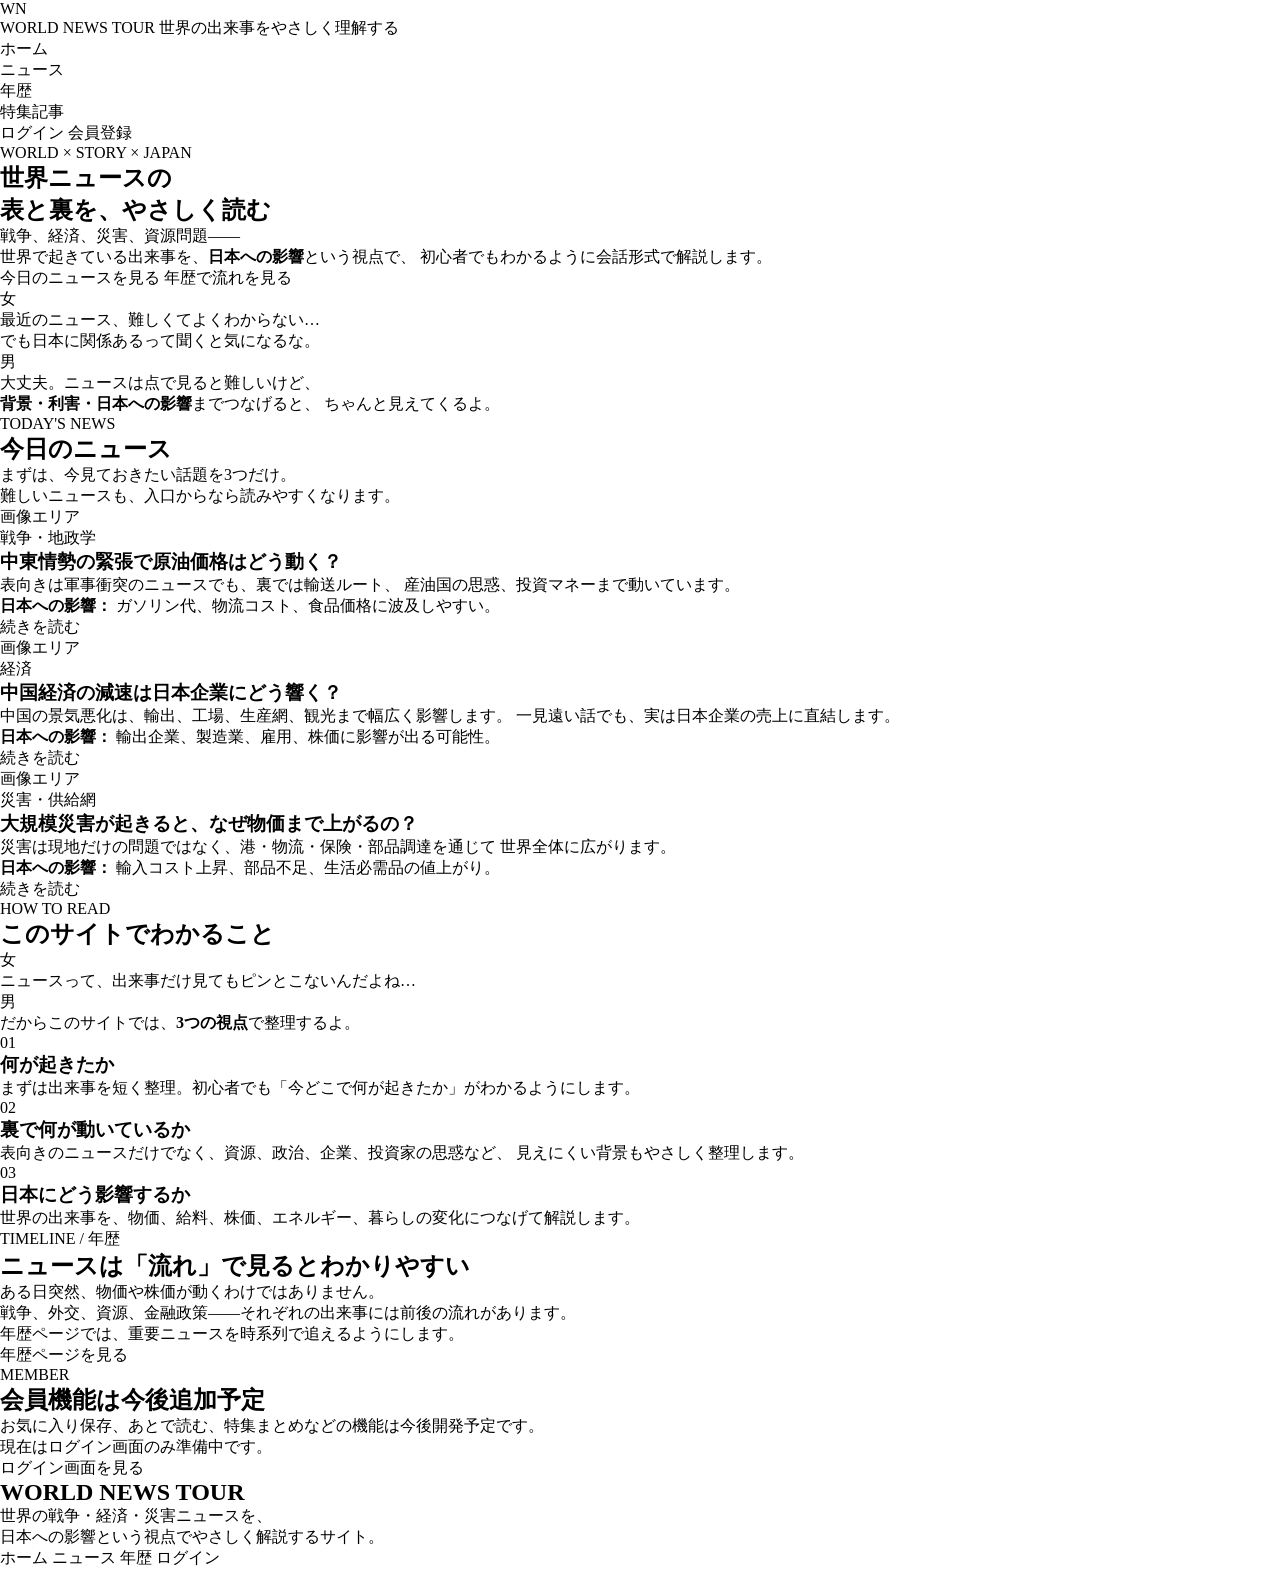
==== index.html @ 1d6ad55d "Add files via upload" ====
<!DOCTYPE html>
<html lang="ja">
<head>
  <meta charset="UTF-8" />
  <meta name="viewport" content="width=device-width, initial-scale=1.0" />
  <title>WORLD NEWS TOUR | 世界の出来事をやさしく理解する</title>
  <meta
    name="description"
    content="世界の戦争・経済・災害ニュースを、日本への影響という視点でやさしく解説するサイト。会話形式で、表と裏をわかりやすく読む。"
  />
  <link rel="stylesheet" href="style.css" />
</head>
<body>

  <!-- =========================
       ヘッダー
       ・左：ロゴ / サイト名
       ・中央：ナビ
       ・右：ログイン導線
       ※ ログイン機能は将来実装予定
  ========================== -->
  <header class="site-header">
    <div class="container header-inner">

      <!-- ロゴエリア -->
      <div class="site-brand">
        <a href="index.html" class="brand-link">
          <span class="brand-mark">WN</span>
          <div class="brand-text">
            <span class="brand-title">WORLD NEWS TOUR</span>
            <span class="brand-subtitle">世界の出来事をやさしく理解する</span>
          </div>
        </a>
      </div>

      <!-- メインナビ -->
      <nav class="main-nav" aria-label="メインナビゲーション">
        <ul class="nav-list">
          <li><a href="index.html">ホーム</a></li>
          <li><a href="news.html">ニュース</a></li>
          <li><a href="history.html">年歴</a></li>
          <li><a href="article.html">特集記事</a></li>
        </ul>
      </nav>

      <!-- 右上ログイン導線 -->
      <div class="header-actions">
        <a href="login.html" class="login-link">ログイン</a>
        <a href="login.html" class="register-button">会員登録</a>
      </div>
    </div>
  </header>

  <main>

    <!-- =========================
         ヒーローエリア
         ・世界観を伝える最重要ブロック
         ・背景画像はCSS側で設定
         ・キャラ会話で「楽しく理解できるサイト」と伝える
    ========================== -->
    <section class="hero">
      <div class="hero-overlay"></div>

      <div class="container hero-inner">
        <!-- 左側：メインコピー -->
        <div class="hero-content">
          <p class="hero-label">WORLD × STORY × JAPAN</p>
          <h1 class="hero-title">
            世界ニュースの<br />
            表と裏を、やさしく読む
          </h1>
          <p class="hero-description">
            戦争、経済、災害、資源問題――<br />
            世界で起きている出来事を、<strong>日本への影響</strong>という視点で、
            初心者でもわかるように会話形式で解説します。
          </p>

          <!-- ヒーロー内ボタン -->
          <div class="hero-buttons">
            <a href="news.html" class="primary-button">今日のニュースを見る</a>
            <a href="history.html" class="secondary-button">年歴で流れを見る</a>
          </div>
        </div>

        <!-- 右側：キャラ会話 -->
        <div class="hero-characters">
          <div class="character-card character-girl">
            <div class="character-avatar">女</div>
            <div class="speech-bubble left-bubble">
              最近のニュース、難しくてよくわからない…<br />
              でも日本に関係あるって聞くと気になるな。
            </div>
          </div>

          <div class="character-card character-boy">
            <div class="character-avatar">男</div>
            <div class="speech-bubble right-bubble">
              大丈夫。ニュースは点で見ると難しいけど、<br />
              <strong>背景・利害・日本への影響</strong>までつなげると、
              ちゃんと見えてくるよ。
            </div>
          </div>
        </div>
      </div>
    </section>

    <!-- =========================
         今日のニュース
         ・トップページ用の入口カード3つ
         ・あとで実データに差し替えしやすい構造
    ========================== -->
    <section class="top-news section-space">
      <div class="container">
        <div class="section-heading">
          <p class="section-subtitle">TODAY'S NEWS</p>
          <h2 class="section-title">今日のニュース</h2>
          <p class="section-text">
            まずは、今見ておきたい話題を3つだけ。<br />
            難しいニュースも、入口からなら読みやすくなります。
          </p>
        </div>

        <div class="news-card-grid">
          <!-- ニュースカード1 -->
          <article class="news-card">
            <div class="news-card-image placeholder-image">
              画像エリア
            </div>
            <div class="news-card-body">
              <p class="news-category">戦争・地政学</p>
              <h3 class="news-card-title">
                中東情勢の緊張で原油価格はどう動く？
              </h3>
              <p class="news-card-text">
                表向きは軍事衝突のニュースでも、裏では輸送ルート、
                産油国の思惑、投資マネーまで動いています。
              </p>
              <p class="news-impact">
                <strong>日本への影響：</strong>
                ガソリン代、物流コスト、食品価格に波及しやすい。
              </p>
              <a href="article.html" class="card-link">続きを読む</a>
            </div>
          </article>

          <!-- ニュースカード2 -->
          <article class="news-card">
            <div class="news-card-image placeholder-image">
              画像エリア
            </div>
            <div class="news-card-body">
              <p class="news-category">経済</p>
              <h3 class="news-card-title">
                中国経済の減速は日本企業にどう響く？
              </h3>
              <p class="news-card-text">
                中国の景気悪化は、輸出、工場、生産網、観光まで幅広く影響します。
                一見遠い話でも、実は日本企業の売上に直結します。
              </p>
              <p class="news-impact">
                <strong>日本への影響：</strong>
                輸出企業、製造業、雇用、株価に影響が出る可能性。
              </p>
              <a href="article.html" class="card-link">続きを読む</a>
            </div>
          </article>

          <!-- ニュースカード3 -->
          <article class="news-card">
            <div class="news-card-image placeholder-image">
              画像エリア
            </div>
            <div class="news-card-body">
              <p class="news-category">災害・供給網</p>
              <h3 class="news-card-title">
                大規模災害が起きると、なぜ物価まで上がるの？
              </h3>
              <p class="news-card-text">
                災害は現地だけの問題ではなく、港・物流・保険・部品調達を通じて
                世界全体に広がります。
              </p>
              <p class="news-impact">
                <strong>日本への影響：</strong>
                輸入コスト上昇、部品不足、生活必需品の値上がり。
              </p>
              <a href="article.html" class="card-link">続きを読む</a>
            </div>
          </article>
        </div>
      </div>
    </section>

    <!-- =========================
         ポイント解説
         ・このサイトの読み方を伝える
         ・会話形式で親しみやすくする
    ========================== -->
    <section class="point-guide section-space">
      <div class="container">
        <div class="section-heading">
          <p class="section-subtitle">HOW TO READ</p>
          <h2 class="section-title">このサイトでわかること</h2>
        </div>

        <div class="point-layout">
          <!-- 左：会話 -->
          <div class="point-conversation">
            <div class="mini-talk">
              <div class="mini-icon">女</div>
              <div class="mini-bubble">
                ニュースって、出来事だけ見てもピンとこないんだよね…
              </div>
            </div>

            <div class="mini-talk reverse">
              <div class="mini-icon">男</div>
              <div class="mini-bubble">
                だからこのサイトでは、<strong>3つの視点</strong>で整理するよ。
              </div>
            </div>
          </div>

          <!-- 右：ポイント3つ -->
          <div class="point-cards">
            <div class="point-card">
              <span class="point-number">01</span>
              <h3>何が起きたか</h3>
              <p>
                まずは出来事を短く整理。初心者でも「今どこで何が起きたか」がわかるようにします。
              </p>
            </div>

            <div class="point-card">
              <span class="point-number">02</span>
              <h3>裏で何が動いているか</h3>
              <p>
                表向きのニュースだけでなく、資源、政治、企業、投資家の思惑など、
                見えにくい背景もやさしく整理します。
              </p>
            </div>

            <div class="point-card">
              <span class="point-number">03</span>
              <h3>日本にどう影響するか</h3>
              <p>
                世界の出来事を、物価、給料、株価、エネルギー、暮らしの変化につなげて解説します。
              </p>
            </div>
          </div>
        </div>
      </div>
    </section>

    <!-- =========================
         年歴ページ導線
         ・単発ニュースではなく流れで理解させるための入口
    ========================== -->
    <section class="history-lead section-space">
      <div class="container">
        <div class="history-box">
          <div class="history-text">
            <p class="section-subtitle">TIMELINE / 年歴</p>
            <h2 class="section-title">ニュースは「流れ」で見るとわかりやすい</h2>
            <p class="section-text">
              ある日突然、物価や株価が動くわけではありません。<br />
              戦争、外交、資源、金融政策――それぞれの出来事には前後の流れがあります。<br />
              年歴ページでは、重要ニュースを時系列で追えるようにします。
            </p>
          </div>

          <div class="history-action">
            <a href="history.html" class="primary-button">年歴ページを見る</a>
          </div>
        </div>
      </div>
    </section>

    <!-- =========================
         会員機能の予告
         ・今は準備中
         ・将来の開発を見せるためのUI
    ========================== -->
    <section class="member-preview section-space">
      <div class="container">
        <div class="member-box">
          <p class="section-subtitle">MEMBER</p>
          <h2 class="section-title">会員機能は今後追加予定</h2>
          <p class="section-text">
            お気に入り保存、あとで読む、特集まとめなどの機能は今後開発予定です。<br />
            現在はログイン画面のみ準備中です。
          </p>
          <a href="login.html" class="secondary-button">ログイン画面を見る</a>
        </div>
      </div>
    </section>

  </main>

  <!-- =========================
       フッター
       ・最低限のリンクと説明
  ========================== -->
  <footer class="site-footer">
    <div class="container footer-inner">
      <div class="footer-brand">
        <h2>WORLD NEWS TOUR</h2>
        <p>
          世界の戦争・経済・災害ニュースを、<br />
          日本への影響という視点でやさしく解説するサイト。
        </p>
      </div>

      <div class="footer-links">
        <a href="index.html">ホーム</a>
        <a href="news.html">ニュース</a>
        <a href="history.html">年歴</a>
        <a href="login.html">ログイン</a>
      </div>
    </div>
  </footer>

</body>
</html>
---- style.css ----
/* ========================================
   リセットCSS（必須）
======================================== */
*,
*::before,
*::after {
  box-sizing: border-box;
}

html {
  scroll-behavior: smooth;
  -webkit-text-size-adjust: 100%;
}

body,
h1,
h2,
h3,
h4,
h5,
h6,
p,
ul,
ol,
li,
dl,
dt,
dd,
figure,
blockquote {
  margin: 0;
  padding: 0;
}

ul,
ol {
  list-style: none;
}

body {
  min-height: 100vh;
}

img {
  display: block;
  max-width: 100%;
  height: auto;
}

a {
  color: inherit;
  text-decoration: none;
}

button,
input,
textarea,
select {
  font: inherit;
}

button {
  border: none;
  background: none;
  cursor: pointer;
}

table {
  border-collapse: collapse;
}

/* ========================================
   リセットCSS
   ・ブラウザごとの差を減らす
   ・今後ページを増やしても崩れにくくする
======================================== */
*,
*::before,
*::after {
  box-sizing: border-box;
}

html {
  scroll-behavior: smooth;
  -webkit-text-size-adjust: 100%;
}

body,
h1,
h2,
h3,
h4,
h5,
h6,
p,
ul,
ol,
li,
dl,
dt,
dd,
figure,
blockquote {
  margin: 0;
  padding: 0;
}

ul,
ol {
  list-style: none;
}

body {
  min-height: 100vh;
  text-rendering: optimizeLegibility;
}

img,
picture {
  display: block;
  max-width: 100%;
  height: auto;
}

a {
  color: inherit;
  text-decoration: none;
}

button,
input,
textarea,
select {
  font: inherit;
}

button {
  border: none;
  background: none;
  padding: 0;
  cursor: pointer;
}

table {
  border-collapse: collapse;
  border-spacing: 0;
}
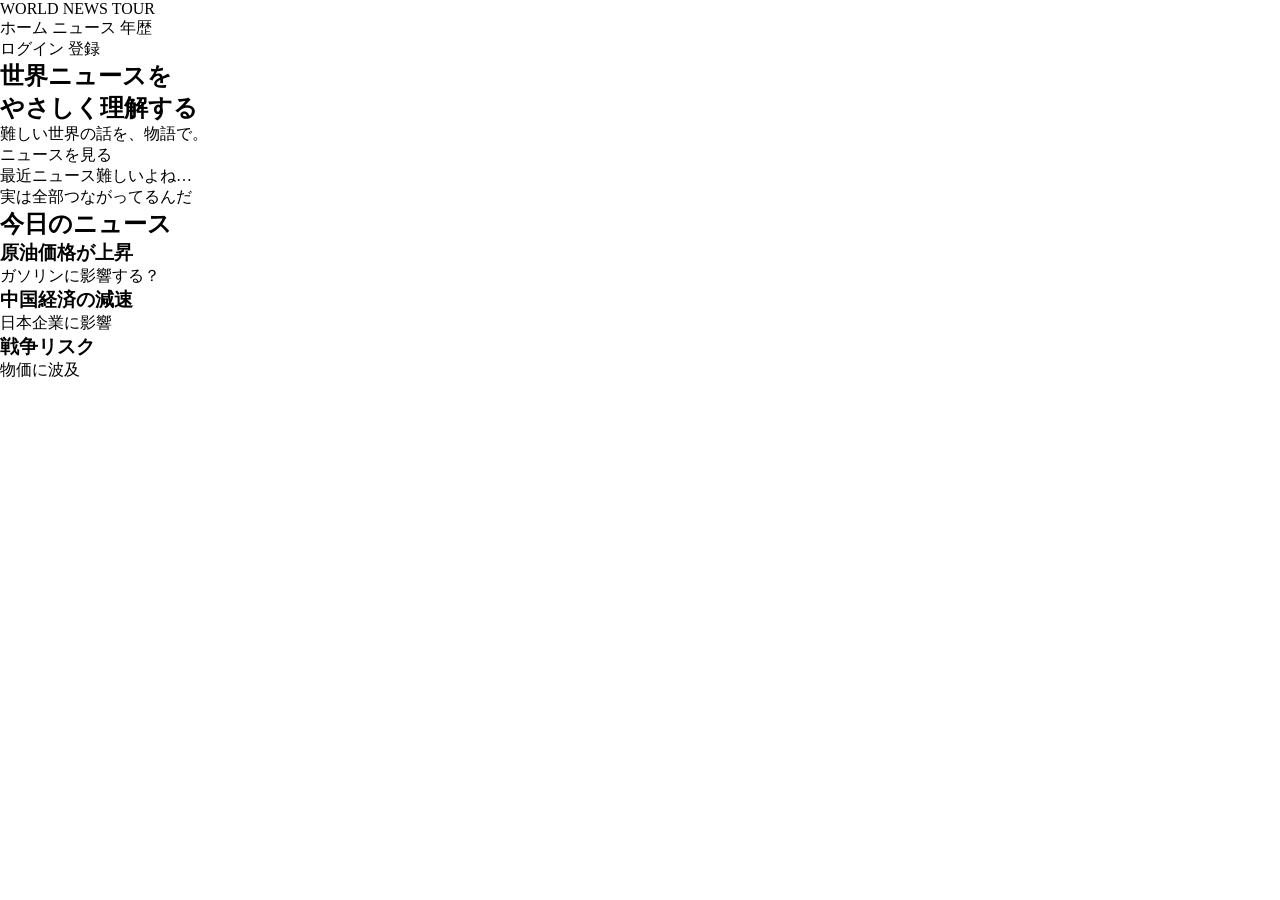
==== commit 1bdc943a: "Update index.html" ====
--- a/index.html
+++ b/index.html
@@ -3,322 +3,83 @@
 <head>
   <meta charset="UTF-8" />
   <meta name="viewport" content="width=device-width, initial-scale=1.0" />
-  <title>WORLD NEWS TOUR | 世界の出来事をやさしく理解する</title>
-  <meta
-    name="description"
-    content="世界の戦争・経済・災害ニュースを、日本への影響という視点でやさしく解説するサイト。会話形式で、表と裏をわかりやすく読む。"
-  />
-  <link rel="stylesheet" href="style.css" />
+  <title>WORLD NEWS TOUR</title>
+
+  <!-- キャッシュ対策付き -->
+  <link rel="stylesheet" href="style.css?v=2" />
 </head>
+
 <body>
 
-  <!-- =========================
-       ヘッダー
-       ・左：ロゴ / サイト名
-       ・中央：ナビ
-       ・右：ログイン導線
-       ※ ログイン機能は将来実装予定
-  ========================== -->
-  <header class="site-header">
-    <div class="container header-inner">
+<header class="header">
+  <div class="container header-inner">
 
-      <!-- ロゴエリア -->
-      <div class="site-brand">
-        <a href="index.html" class="brand-link">
-          <span class="brand-mark">WN</span>
-          <div class="brand-text">
-            <span class="brand-title">WORLD NEWS TOUR</span>
-            <span class="brand-subtitle">世界の出来事をやさしく理解する</span>
-          </div>
-        </a>
-      </div>
+    <div class="logo">
+      WORLD NEWS TOUR
+    </div>
 
-      <!-- メインナビ -->
-      <nav class="main-nav" aria-label="メインナビゲーション">
-        <ul class="nav-list">
-          <li><a href="index.html">ホーム</a></li>
-          <li><a href="news.html">ニュース</a></li>
-          <li><a href="history.html">年歴</a></li>
-          <li><a href="article.html">特集記事</a></li>
-        </ul>
-      </nav>
+    <nav class="nav">
+      <a href="#">ホーム</a>
+      <a href="#">ニュース</a>
+      <a href="#">年歴</a>
+    </nav>
 
-      <!-- 右上ログイン導線 -->
-      <div class="header-actions">
-        <a href="login.html" class="login-link">ログイン</a>
-        <a href="login.html" class="register-button">会員登録</a>
-      </div>
+    <div class="auth">
+      <a href="#">ログイン</a>
+      <a href="#" class="btn">登録</a>
     </div>
-  </header>
 
-  <main>
+  </div>
+</header>
 
-    <!-- =========================
-         ヒーローエリア
-         ・世界観を伝える最重要ブロック
-         ・背景画像はCSS側で設定
-         ・キャラ会話で「楽しく理解できるサイト」と伝える
-    ========================== -->
-    <section class="hero">
-      <div class="hero-overlay"></div>
+<section class="hero">
+  <div class="hero-inner container">
 
-      <div class="container hero-inner">
-        <!-- 左側：メインコピー -->
-        <div class="hero-content">
-          <p class="hero-label">WORLD × STORY × JAPAN</p>
-          <h1 class="hero-title">
-            世界ニュースの<br />
-            表と裏を、やさしく読む
-          </h1>
-          <p class="hero-description">
-            戦争、経済、災害、資源問題――<br />
-            世界で起きている出来事を、<strong>日本への影響</strong>という視点で、
-            初心者でもわかるように会話形式で解説します。
-          </p>
+    <div class="hero-text">
+      <h1>世界ニュースを<br>やさしく理解する</h1>
+      <p>難しい世界の話を、物語で。</p>
+      <a class="main-btn">ニュースを見る</a>
+    </div>
 
-          <!-- ヒーロー内ボタン -->
-          <div class="hero-buttons">
-            <a href="news.html" class="primary-button">今日のニュースを見る</a>
-            <a href="history.html" class="secondary-button">年歴で流れを見る</a>
-          </div>
-        </div>
+    <div class="hero-img boy"></div>
+    <div class="hero-img girl"></div>
 
-        <!-- 右側：キャラ会話 -->
-        <div class="hero-characters">
-          <div class="character-card character-girl">
-            <div class="character-avatar">女</div>
-            <div class="speech-bubble left-bubble">
-              最近のニュース、難しくてよくわからない…<br />
-              でも日本に関係あるって聞くと気になるな。
-            </div>
-          </div>
+    <div class="bubble left">
+      最近ニュース難しいよね…
+    </div>
 
-          <div class="character-card character-boy">
-            <div class="character-avatar">男</div>
-            <div class="speech-bubble right-bubble">
-              大丈夫。ニュースは点で見ると難しいけど、<br />
-              <strong>背景・利害・日本への影響</strong>までつなげると、
-              ちゃんと見えてくるよ。
-            </div>
-          </div>
-        </div>
-      </div>
-    </section>
+    <div class="bubble right">
+      実は全部つながってるんだ
+    </div>
 
-    <!-- =========================
-         今日のニュース
-         ・トップページ用の入口カード3つ
-         ・あとで実データに差し替えしやすい構造
-    ========================== -->
-    <section class="top-news section-space">
-      <div class="container">
-        <div class="section-heading">
-          <p class="section-subtitle">TODAY'S NEWS</p>
-          <h2 class="section-title">今日のニュース</h2>
-          <p class="section-text">
-            まずは、今見ておきたい話題を3つだけ。<br />
-            難しいニュースも、入口からなら読みやすくなります。
-          </p>
-        </div>
+  </div>
+</section>
 
-        <div class="news-card-grid">
-          <!-- ニュースカード1 -->
-          <article class="news-card">
-            <div class="news-card-image placeholder-image">
-              画像エリア
-            </div>
-            <div class="news-card-body">
-              <p class="news-category">戦争・地政学</p>
-              <h3 class="news-card-title">
-                中東情勢の緊張で原油価格はどう動く？
-              </h3>
-              <p class="news-card-text">
-                表向きは軍事衝突のニュースでも、裏では輸送ルート、
-                産油国の思惑、投資マネーまで動いています。
-              </p>
-              <p class="news-impact">
-                <strong>日本への影響：</strong>
-                ガソリン代、物流コスト、食品価格に波及しやすい。
-              </p>
-              <a href="article.html" class="card-link">続きを読む</a>
-            </div>
-          </article>
+<section class="news container">
+  <h2>今日のニュース</h2>
 
-          <!-- ニュースカード2 -->
-          <article class="news-card">
-            <div class="news-card-image placeholder-image">
-              画像エリア
-            </div>
-            <div class="news-card-body">
-              <p class="news-category">経済</p>
-              <h3 class="news-card-title">
-                中国経済の減速は日本企業にどう響く？
-              </h3>
-              <p class="news-card-text">
-                中国の景気悪化は、輸出、工場、生産網、観光まで幅広く影響します。
-                一見遠い話でも、実は日本企業の売上に直結します。
-              </p>
-              <p class="news-impact">
-                <strong>日本への影響：</strong>
-                輸出企業、製造業、雇用、株価に影響が出る可能性。
-              </p>
-              <a href="article.html" class="card-link">続きを読む</a>
-            </div>
-          </article>
+  <div class="cards">
 
-          <!-- ニュースカード3 -->
-          <article class="news-card">
-            <div class="news-card-image placeholder-image">
-              画像エリア
-            </div>
-            <div class="news-card-body">
-              <p class="news-category">災害・供給網</p>
-              <h3 class="news-card-title">
-                大規模災害が起きると、なぜ物価まで上がるの？
-              </h3>
-              <p class="news-card-text">
-                災害は現地だけの問題ではなく、港・物流・保険・部品調達を通じて
-                世界全体に広がります。
-              </p>
-              <p class="news-impact">
-                <strong>日本への影響：</strong>
-                輸入コスト上昇、部品不足、生活必需品の値上がり。
-              </p>
-              <a href="article.html" class="card-link">続きを読む</a>
-            </div>
-          </article>
-        </div>
-      </div>
-    </section>
+    <div class="card">
+      <div class="img"></div>
+      <h3>原油価格が上昇</h3>
+      <p>ガソリンに影響する？</p>
+    </div>
 
-    <!-- =========================
-         ポイント解説
-         ・このサイトの読み方を伝える
-         ・会話形式で親しみやすくする
-    ========================== -->
-    <section class="point-guide section-space">
-      <div class="container">
-        <div class="section-heading">
-          <p class="section-subtitle">HOW TO READ</p>
-          <h2 class="section-title">このサイトでわかること</h2>
-        </div>
+    <div class="card">
+      <div class="img"></div>
+      <h3>中国経済の減速</h3>
+      <p>日本企業に影響</p>
+    </div>
 
-        <div class="point-layout">
-          <!-- 左：会話 -->
-          <div class="point-conversation">
-            <div class="mini-talk">
-              <div class="mini-icon">女</div>
-              <div class="mini-bubble">
-                ニュースって、出来事だけ見てもピンとこないんだよね…
-              </div>
-            </div>
+    <div class="card">
+      <div class="img"></div>
+      <h3>戦争リスク</h3>
+      <p>物価に波及</p>
+    </div>
 
-            <div class="mini-talk reverse">
-              <div class="mini-icon">男</div>
-              <div class="mini-bubble">
-                だからこのサイトでは、<strong>3つの視点</strong>で整理するよ。
-              </div>
-            </div>
-          </div>
-
-          <!-- 右：ポイント3つ -->
-          <div class="point-cards">
-            <div class="point-card">
-              <span class="point-number">01</span>
-              <h3>何が起きたか</h3>
-              <p>
-                まずは出来事を短く整理。初心者でも「今どこで何が起きたか」がわかるようにします。
-              </p>
-            </div>
-
-            <div class="point-card">
-              <span class="point-number">02</span>
-              <h3>裏で何が動いているか</h3>
-              <p>
-                表向きのニュースだけでなく、資源、政治、企業、投資家の思惑など、
-                見えにくい背景もやさしく整理します。
-              </p>
-            </div>
-
-            <div class="point-card">
-              <span class="point-number">03</span>
-              <h3>日本にどう影響するか</h3>
-              <p>
-                世界の出来事を、物価、給料、株価、エネルギー、暮らしの変化につなげて解説します。
-              </p>
-            </div>
-          </div>
-        </div>
-      </div>
-    </section>
-
-    <!-- =========================
-         年歴ページ導線
-         ・単発ニュースではなく流れで理解させるための入口
-    ========================== -->
-    <section class="history-lead section-space">
-      <div class="container">
-        <div class="history-box">
-          <div class="history-text">
-            <p class="section-subtitle">TIMELINE / 年歴</p>
-            <h2 class="section-title">ニュースは「流れ」で見るとわかりやすい</h2>
-            <p class="section-text">
-              ある日突然、物価や株価が動くわけではありません。<br />
-              戦争、外交、資源、金融政策――それぞれの出来事には前後の流れがあります。<br />
-              年歴ページでは、重要ニュースを時系列で追えるようにします。
-            </p>
-          </div>
-
-          <div class="history-action">
-            <a href="history.html" class="primary-button">年歴ページを見る</a>
-          </div>
-        </div>
-      </div>
-    </section>
-
-    <!-- =========================
-         会員機能の予告
-         ・今は準備中
-         ・将来の開発を見せるためのUI
-    ========================== -->
-    <section class="member-preview section-space">
-      <div class="container">
-        <div class="member-box">
-          <p class="section-subtitle">MEMBER</p>
-          <h2 class="section-title">会員機能は今後追加予定</h2>
-          <p class="section-text">
-            お気に入り保存、あとで読む、特集まとめなどの機能は今後開発予定です。<br />
-            現在はログイン画面のみ準備中です。
-          </p>
-          <a href="login.html" class="secondary-button">ログイン画面を見る</a>
-        </div>
-      </div>
-    </section>
-
-  </main>
-
-  <!-- =========================
-       フッター
-       ・最低限のリンクと説明
-  ========================== -->
-  <footer class="site-footer">
-    <div class="container footer-inner">
-      <div class="footer-brand">
-        <h2>WORLD NEWS TOUR</h2>
-        <p>
-          世界の戦争・経済・災害ニュースを、<br />
-          日本への影響という視点でやさしく解説するサイト。
-        </p>
-      </div>
-
-      <div class="footer-links">
-        <a href="index.html">ホーム</a>
-        <a href="news.html">ニュース</a>
-        <a href="history.html">年歴</a>
-        <a href="login.html">ログイン</a>
-      </div>
-    </div>
-  </footer>
+  </div>
+</section>
 
 </body>
-</html>+</html>
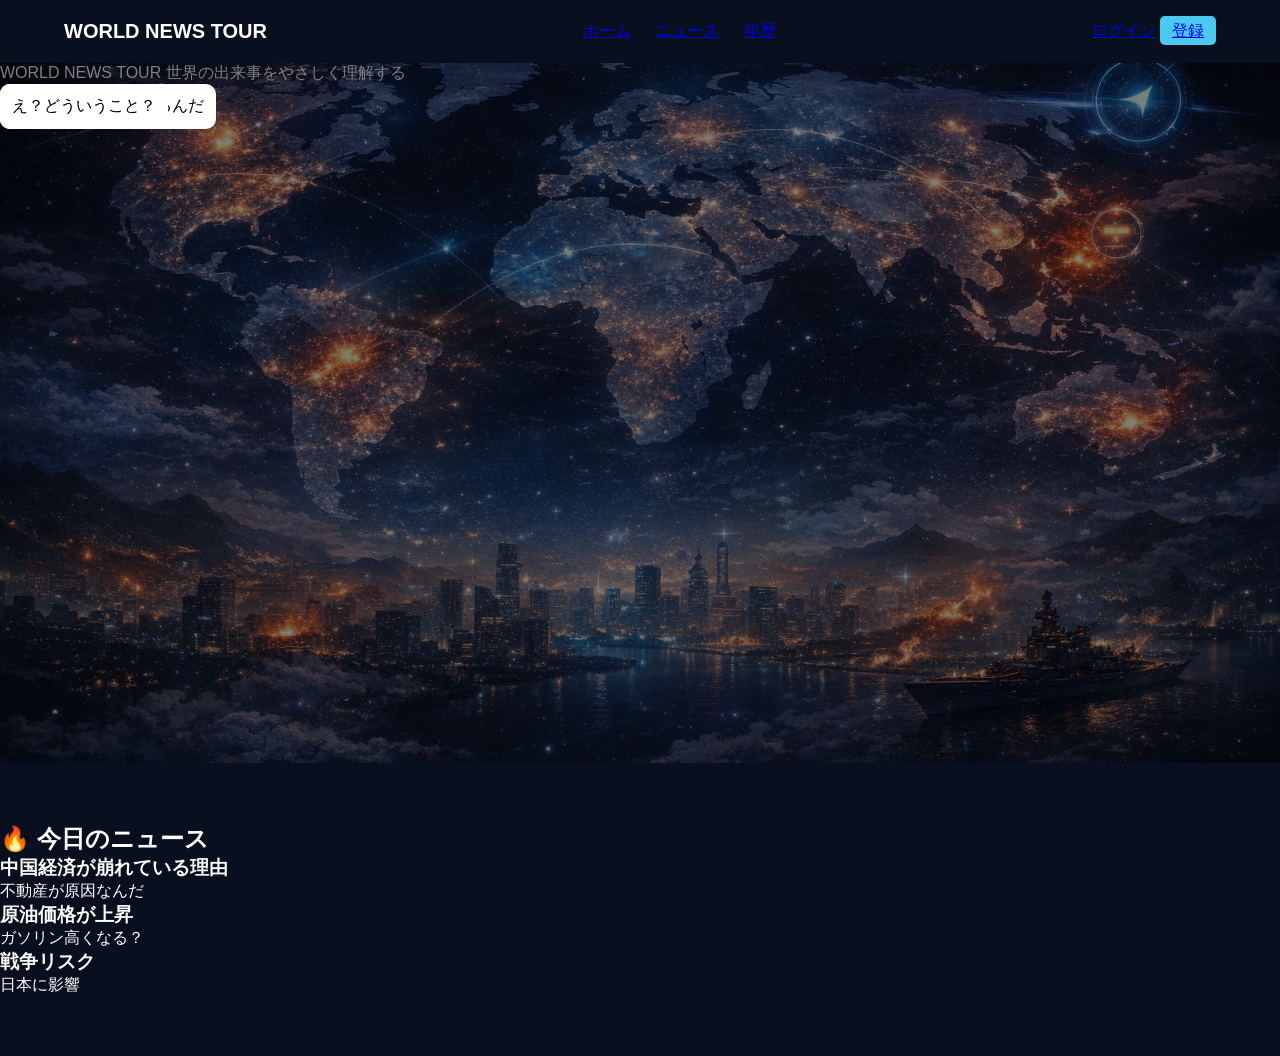
==== commit 5e26eeb4: "Update index.html" ====
--- a/index.html
+++ b/index.html
@@ -1,16 +1,20 @@
 <!DOCTYPE html>
 <html lang="ja">
 <head>
-  <meta charset="UTF-8" />
-  <meta name="viewport" content="width=device-width, initial-scale=1.0" />
+  <meta charset="UTF-8">
+  <meta name="viewport" content="width=device-width, initial-scale=1.0">
   <title>WORLD NEWS TOUR</title>
 
-  <!-- キャッシュ対策付き -->
-  <link rel="stylesheet" href="style.css?v=2" />
+  <!-- キャッシュ対策 -->
+  <link rel="stylesheet" href="style.css?v=3">
 </head>
 
 <body>
 
+<!-- ========================
+  ヘッダー
+  ※右上ログインここ
+======================== -->
 <header class="header">
   <div class="container header-inner">
 
@@ -32,53 +36,70 @@
   </div>
 </header>
 
+<!-- ========================
+  ヒーロー（最重要）
+======================== -->
 <section class="hero">
-  <div class="hero-inner container">
 
-    <div class="hero-text">
-      <h1>世界ニュースを<br>やさしく理解する</h1>
-      <p>難しい世界の話を、物語で。</p>
-      <a class="main-btn">ニュースを見る</a>
+  <!-- タイトル -->
+  <div class="hero-title">
+    WORLD NEWS TOUR
+    <span>世界の出来事をやさしく理解する</span>
+  </div>
+
+  <!-- キャラ -->
+  <div class="character boy"></div>
+  <div class="character girl"></div>
+
+  <!-- 吹き出し -->
+  <div class="bubble bubble-left">
+    最近ニュースが難しいね
+  </div>
+
+  <div class="bubble bubble-center">
+    実は全部つながってるんだ
+  </div>
+
+  <div class="bubble bubble-right">
+    え？どういうこと？
+  </div>
+
+  <!-- ボタン -->
+  <div class="hero-btn">
+    世界のニュースを見る →
+  </div>
+
+</section>
+
+<!-- ========================
+  今日のニュース
+======================== -->
+<section class="news">
+
+  <h2>🔥 今日のニュース</h2>
+
+  <div class="news-cards">
+
+    <div class="news-card">
+      <div class="news-img"></div>
+      <h3>中国経済が崩れている理由</h3>
+      <p>不動産が原因なんだ</p>
     </div>
 
-    <div class="hero-img boy"></div>
-    <div class="hero-img girl"></div>
-
-    <div class="bubble left">
-      最近ニュース難しいよね…
+    <div class="news-card">
+      <div class="news-img"></div>
+      <h3>原油価格が上昇</h3>
+      <p>ガソリン高くなる？</p>
     </div>
 
-    <div class="bubble right">
-      実は全部つながってるんだ
+    <div class="news-card">
+      <div class="news-img"></div>
+      <h3>戦争リスク</h3>
+      <p>日本に影響</p>
     </div>
 
   </div>
-</section>
 
-<section class="news container">
-  <h2>今日のニュース</h2>
-
-  <div class="cards">
-
-    <div class="card">
-      <div class="img"></div>
-      <h3>原油価格が上昇</h3>
-      <p>ガソリンに影響する？</p>
-    </div>
-
-    <div class="card">
-      <div class="img"></div>
-      <h3>中国経済の減速</h3>
-      <p>日本企業に影響</p>
-    </div>
-
-    <div class="card">
-      <div class="img"></div>
-      <h3>戦争リスク</h3>
-      <p>物価に波及</p>
-    </div>
-
-  </div>
 </section>
 
 </body>
--- a/style.css
+++ b/style.css
@@ -1,147 +1,177 @@
 /* ========================================
-   リセットCSS（必須）
+   【最重要】ここは絶対消さない
+   → 全体のズレ防止（リセット）
 ======================================== */
-*,
-*::before,
-*::after {
+* {
+  margin: 0;
+  padding: 0;
   box-sizing: border-box;
 }
 
-html {
-  scroll-behavior: smooth;
-  -webkit-text-size-adjust: 100%;
-}
-
-body,
-h1,
-h2,
-h3,
-h4,
-h5,
-h6,
-p,
-ul,
-ol,
-li,
-dl,
-dt,
-dd,
-figure,
-blockquote {
-  margin: 0;
-  padding: 0;
-}
-
-ul,
-ol {
-  list-style: none;
-}
-
+/* ========================================
+   サイト全体の色・フォント
+   → 色を変えたいときはここを触る
+======================================== */
 body {
-  min-height: 100vh;
-}
-
-img {
-  display: block;
-  max-width: 100%;
-  height: auto;
-}
-
-a {
-  color: inherit;
-  text-decoration: none;
-}
-
-button,
-input,
-textarea,
-select {
-  font: inherit;
-}
-
-button {
-  border: none;
-  background: none;
-  cursor: pointer;
-}
-
-table {
-  border-collapse: collapse;
+  background: #08101f; /* ← 背景色 */
+  color: white;
+  font-family: "Hiragino Sans", "Yu Gothic", sans-serif;
 }
 
 /* ========================================
-   リセットCSS
-   ・ブラウザごとの差を減らす
-   ・今後ページを増やしても崩れにくくする
+   横幅の制御
+   → 中央寄せの幅を決める
 ======================================== */
-*,
-*::before,
-*::after {
-  box-sizing: border-box;
+.container {
+  width: 90%;
+  max-width: 1200px;
+  margin: auto;
 }
 
-html {
-  scroll-behavior: smooth;
-  -webkit-text-size-adjust: 100%;
+/* ========================================
+   ヘッダー
+======================================== */
+.header {
+  padding: 20px 0;
 }
 
-body,
-h1,
-h2,
-h3,
-h4,
-h5,
-h6,
-p,
-ul,
-ol,
-li,
-dl,
-dt,
-dd,
-figure,
-blockquote {
-  margin: 0;
-  padding: 0;
+.header-inner {
+  display: flex;
+  justify-content: space-between;
+  align-items: center;
 }
 
-ul,
-ol {
-  list-style: none;
+/* ロゴ */
+.logo {
+  font-weight: bold;
+  font-size: 20px;
 }
 
-body {
-  min-height: 100vh;
-  text-rendering: optimizeLegibility;
+/* ナビ */
+.nav a {
+  margin: 0 10px;
 }
 
-img,
-picture {
-  display: block;
-  max-width: 100%;
-  height: auto;
+/* ログイン */
+.auth .btn {
+  background: #4cc9f0;
+  padding: 6px 12px;
+  border-radius: 5px;
 }
 
-a {
-  color: inherit;
-  text-decoration: none;
+/* ========================================
+   ヒーロー（ここが一番重要）
+======================================== */
+.hero {
+  position: relative;
+  height: 700px;
+
+  /* 背景画像（ここ差し替えOK） */
+  background: url("./images/hero-bg.png") center/cover;
 }
 
-button,
-input,
-textarea,
-select {
-  font: inherit;
+/* 暗くするフィルター */
+.hero::before {
+  content: "";
+  position: absolute;
+  inset: 0;
+  background: rgba(0,0,0,0.5);
 }
 
-button {
-  border: none;
-  background: none;
-  padding: 0;
-  cursor: pointer;
+/* テキスト */
+.hero-text {
+  position: relative;
+  z-index: 2;
+  padding-top: 150px;
 }
 
-table {
-  border-collapse: collapse;
-  border-spacing: 0;
-}+/* タイトル */
+.hero h1 {
+  font-size: 48px;
+  margin-bottom: 10px;
+}
+
+/* ボタン */
+.main-btn {
+  display: inline-block;
+  margin-top: 20px;
+  background: #4cc9f0;
+  padding: 12px 25px;
+  border-radius: 25px;
+}
+
+/* ========================================
+   キャラクター画像
+   → 位置を変えたいときはここ
+======================================== */
+.hero-img {
+  position: absolute;
+  bottom: 0;
+  width: 350px;
+  height: 500px;
+  background-size: contain;
+  background-repeat: no-repeat;
+}
+
+/* 男 */
+.boy {
+  right: 0;
+  background-image: url("./images/taka.png");
+}
+
+/* 女 */
+.girl {
+  left: 0;
+  background-image: url("./images/yui.png");
+}
+
+/* ========================================
+   吹き出し
+   → 位置調整ここ
+======================================== */
+.bubble {
+  position: absolute;
+  background: white;
+  color: black;
+  padding: 12px;
+  border-radius: 10px;
+}
+
+/* 左 */
+.left {
+  left: 120px;
+  top: 120px;
+}
+
+/* 右 */
+.right {
+  right: 120px;
+  top: 100px;
+}
+
+/* ========================================
+   ニュースカード
+======================================== */
+.news {
+  padding: 60px 0;
+}
+
+.cards {
+  display: flex;
+  gap: 20px;
+}
+
+/* カード */
+.card {
+  background: #111a33;
+  padding: 20px;
+  flex: 1;
+  border-radius: 10px;
+}
+
+/* 画像（あとで差し替え） */
+.img {
+  height: 150px;
+  background: #333;
+  margin-bottom: 10px;
+}
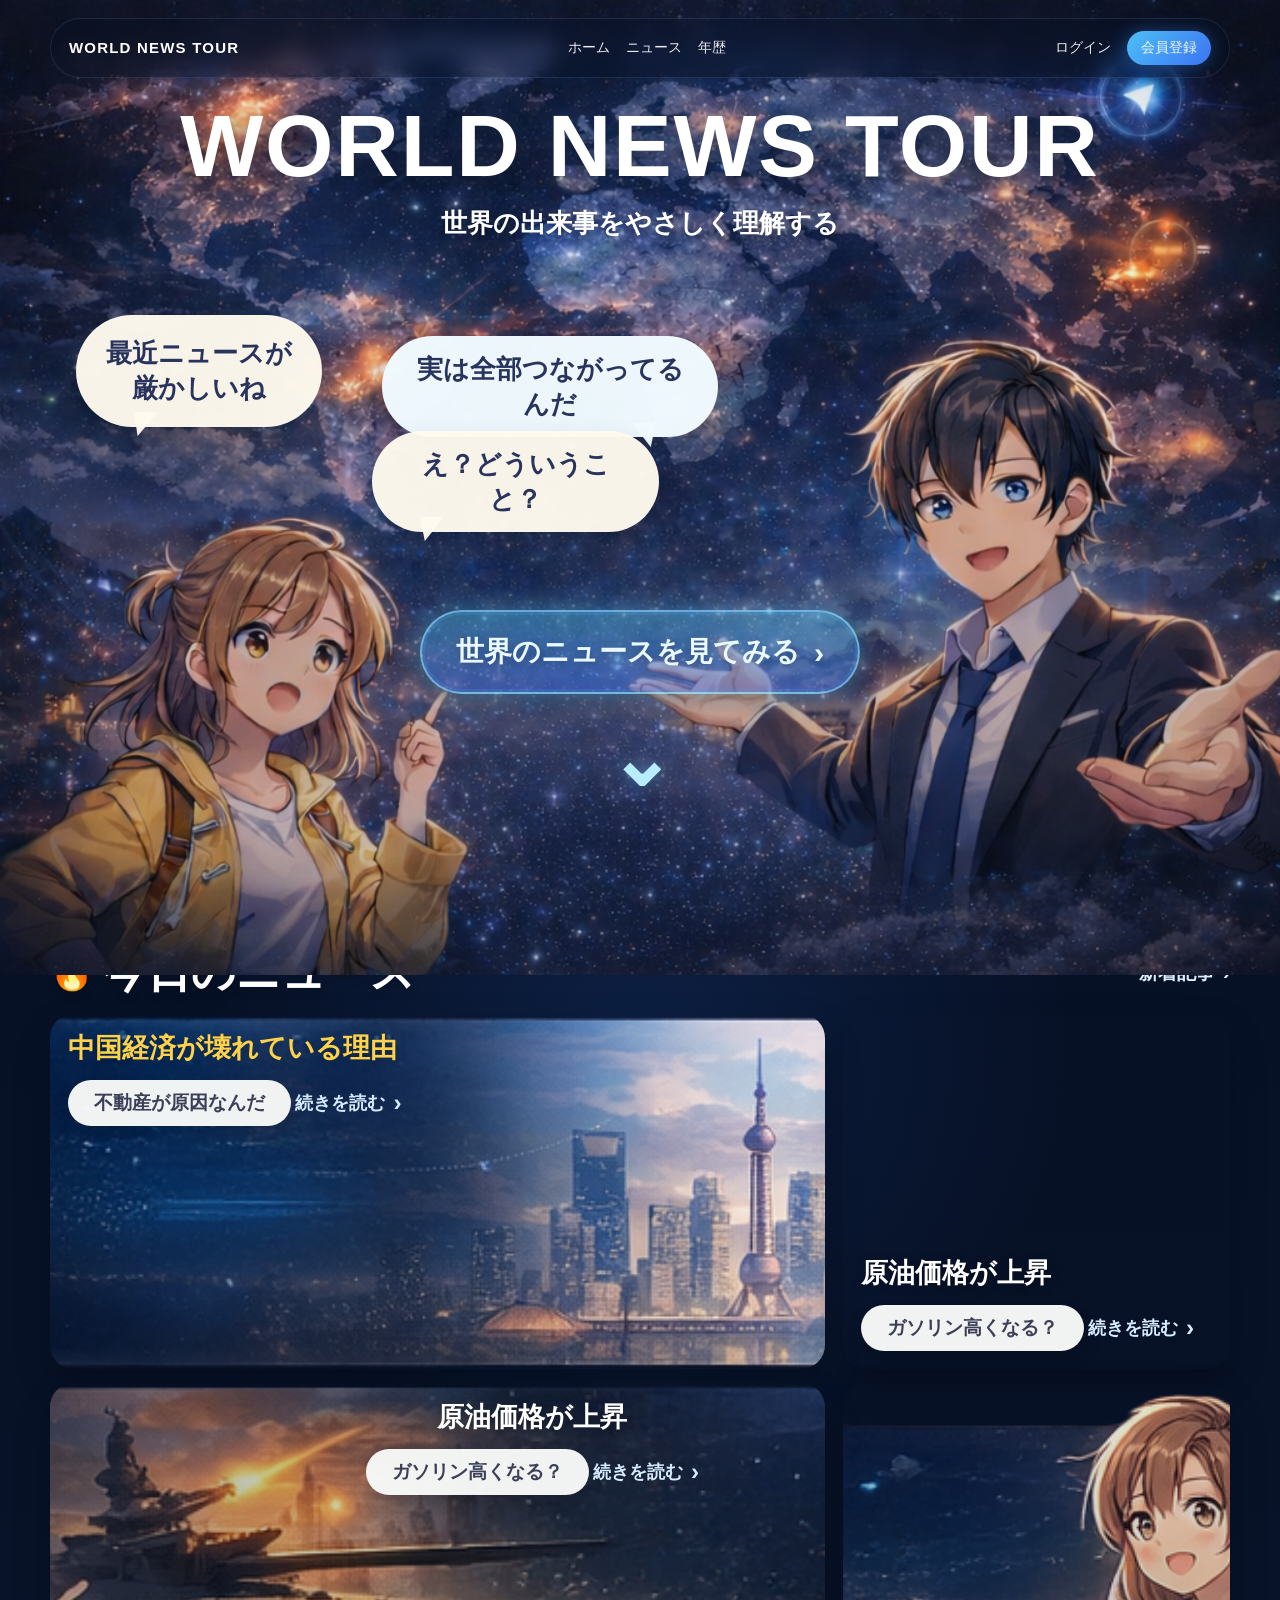
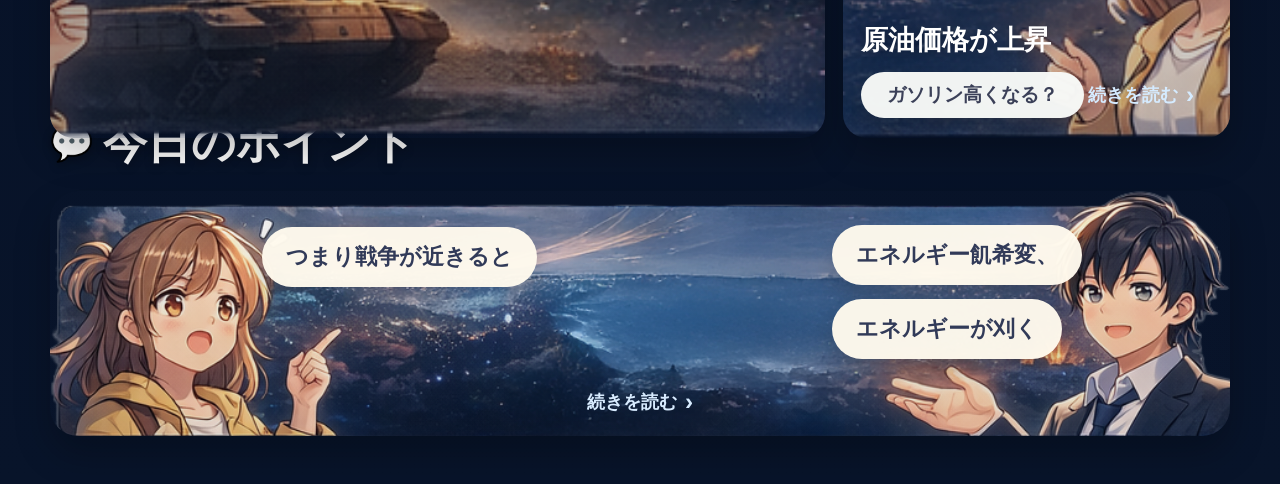
==== commit bde11b3b: "Add files via upload" ====
--- a/index.html
+++ b/index.html
@@ -1,106 +1,153 @@
-<!DOCTYPE html>
-<html lang="ja">
-<head>
-  <meta charset="UTF-8">
-  <meta name="viewport" content="width=device-width, initial-scale=1.0">
-  <title>WORLD NEWS TOUR</title>
-
-  <!-- キャッシュ対策 -->
-  <link rel="stylesheet" href="style.css?v=3">
-</head>
-
-<body>
-
-<!-- ========================
-  ヘッダー
-  ※右上ログインここ
-======================== -->
-<header class="header">
-  <div class="container header-inner">
-
-    <div class="logo">
-      WORLD NEWS TOUR
-    </div>
-
-    <nav class="nav">
-      <a href="#">ホーム</a>
-      <a href="#">ニュース</a>
-      <a href="#">年歴</a>
-    </nav>
-
-    <div class="auth">
-      <a href="#">ログイン</a>
-      <a href="#" class="btn">登録</a>
-    </div>
-
-  </div>
-</header>
-
-<!-- ========================
-  ヒーロー（最重要）
-======================== -->
-<section class="hero">
-
-  <!-- タイトル -->
-  <div class="hero-title">
-    WORLD NEWS TOUR
-    <span>世界の出来事をやさしく理解する</span>
-  </div>
-
-  <!-- キャラ -->
-  <div class="character boy"></div>
-  <div class="character girl"></div>
-
-  <!-- 吹き出し -->
-  <div class="bubble bubble-left">
-    最近ニュースが難しいね
-  </div>
-
-  <div class="bubble bubble-center">
-    実は全部つながってるんだ
-  </div>
-
-  <div class="bubble bubble-right">
-    え？どういうこと？
-  </div>
-
-  <!-- ボタン -->
-  <div class="hero-btn">
-    世界のニュースを見る →
-  </div>
-
-</section>
-
-<!-- ========================
-  今日のニュース
-======================== -->
-<section class="news">
-
-  <h2>🔥 今日のニュース</h2>
-
-  <div class="news-cards">
-
-    <div class="news-card">
-      <div class="news-img"></div>
-      <h3>中国経済が崩れている理由</h3>
-      <p>不動産が原因なんだ</p>
-    </div>
-
-    <div class="news-card">
-      <div class="news-img"></div>
-      <h3>原油価格が上昇</h3>
-      <p>ガソリン高くなる？</p>
-    </div>
-
-    <div class="news-card">
-      <div class="news-img"></div>
-      <h3>戦争リスク</h3>
-      <p>日本に影響</p>
-    </div>
-
-  </div>
-
-</section>
-
-</body>
-</html>
+<!DOCTYPE html>
+<html lang="ja">
+<head>
+  <meta charset="UTF-8" />
+  <meta name="viewport" content="width=device-width, initial-scale=1.0" />
+  <title>WORLD NEWS TOUR</title>
+  <meta name="description" content="世界の出来事をやさしく理解するニュース解説サイト" />
+  <link rel="stylesheet" href="style.css?v=20260322a" />
+</head>
+<body>
+  <!-- ========================================
+       ヘッダー
+       ・今は見た目だけ
+       ・右上にログイン導線を置く
+       ・後でURLだけ差し替えれば使える
+  ======================================== -->
+  <header class="site-header">
+    <div class="header-inner container">
+      <div class="header-left">
+        <a href="index.html" class="site-logo">WORLD NEWS TOUR</a>
+      </div>
+
+      <nav class="main-nav" aria-label="メインナビゲーション">
+        <a href="index.html">ホーム</a>
+        <a href="news.html">ニュース</a>
+        <a href="history.html">年歴</a>
+      </nav>
+
+      <div class="header-right">
+        <a href="login.html" class="login-link">ログイン</a>
+        <a href="login.html" class="register-link">会員登録</a>
+      </div>
+    </div>
+  </header>
+
+  <main>
+    <!-- ========================================
+         ヒーロー
+         ・背景画像は hero-bg.png を使用
+         ・文字は画像に埋め込まず、HTML/CSSで重ねる
+         ・あとで吹き出しだけ文言変更しやすい構造
+    ======================================== -->
+    <section class="hero">
+      <div class="hero-bg"></div>
+      <div class="hero-overlay"></div>
+
+      <div class="hero-content container">
+        <!-- タイトル周り -->
+        <div class="hero-copy">
+          <h1 class="hero-title">WORLD NEWS TOUR</h1>
+          <p class="hero-subtitle">世界の出来事をやさしく理解する</p>
+        </div>
+
+        <!-- 吹き出し
+             ・あとで文言だけ変える場所
+             ・位置は元画像の見た目に合わせて固定
+        -->
+        <div class="speech speech-left">最近ニュースが<br>厳かしいね</div>
+        <div class="speech speech-top">実は全部つながってるんだ</div>
+        <div class="speech speech-center">え？どういうこと？</div>
+
+        <!-- メインボタン -->
+        <a href="news.html" class="hero-button">世界のニュースを見てみる</a>
+
+        <!-- 下向き矢印 -->
+        <div class="hero-arrow" aria-hidden="true">⌄</div>
+      </div>
+    </section>
+
+    <!-- ========================================
+         今日のニュース
+         ・カード画像をそのまま背景に使う
+         ・文字は全部HTML/CSSで重ねる
+         ・あとでニュースごとに文字差し替えできる
+    ======================================== -->
+    <section class="today-news section-block">
+      <div class="container news-wrap">
+        <div class="section-head section-head-row">
+          <h2 class="section-title"><span class="section-icon fire">🔥</span>今日のニュース</h2>
+          <a href="news.html" class="section-more">新着記事</a>
+        </div>
+
+        <div class="news-grid">
+          <!-- 左上の大カード -->
+          <article class="news-card news-card-main news-card-china">
+            <div class="news-card-overlay news-card-overlay-dark"></div>
+            <div class="news-card-text news-card-text-left">
+              <h3 class="news-title news-title-yellow">中国経済が壊れている理由</h3>
+              <p class="news-bubble news-bubble-small">不動産が原因なんだ</p>
+              <a href="article.html" class="read-link">続きを読む <span>›</span></a>
+            </div>
+          </article>
+
+          <!-- 右上の小カード -->
+          <article class="news-card news-card-side news-card-oil-top">
+            <div class="news-card-overlay news-card-overlay-soft"></div>
+            <div class="news-card-text news-card-text-bottom-left">
+              <h3 class="news-title">原油価格が上昇</h3>
+              <p class="news-bubble news-bubble-small">ガソリン高くなる？</p>
+              <a href="article.html" class="read-link">続きを読む <span>›</span></a>
+            </div>
+          </article>
+
+          <!-- 左下の横カード -->
+          <article class="news-card news-card-main news-card-war">
+            <div class="news-card-overlay news-card-overlay-dark"></div>
+            <div class="news-card-text news-card-text-center-right">
+              <h3 class="news-title">原油価格が上昇</h3>
+              <p class="news-bubble news-bubble-small">ガソリン高くなる？</p>
+              <a href="article.html" class="read-link">続きを読む <span>›</span></a>
+            </div>
+          </article>
+
+          <!-- 右下の小カード -->
+          <article class="news-card news-card-side news-card-oil-girl">
+            <div class="news-card-overlay news-card-overlay-soft"></div>
+            <div class="news-card-text news-card-text-bottom-left text-right-card">
+              <h3 class="news-title">原油価格が上昇</h3>
+              <p class="news-bubble news-bubble-small">ガソリン高くなる？</p>
+              <a href="article.html" class="read-link">続きを読む <span>›</span></a>
+            </div>
+          </article>
+        </div>
+      </div>
+    </section>
+
+    <!-- ========================================
+         今日のポイント
+         ・ point-card-1.png を背景で使う
+         ・吹き出しはHTML/CSSで重ねる
+         ・後から文言差し替えしやすい
+    ======================================== -->
+    <section class="today-point section-block section-block-last">
+      <div class="container">
+        <div class="section-head">
+          <h2 class="section-title"><span class="section-icon talk">💬</span>今日のポイント</h2>
+        </div>
+
+        <div class="point-card">
+          <div class="point-bg"></div>
+          <div class="point-overlay"></div>
+
+          <div class="point-bubble point-bubble-left">つまり戦争が近きると</div>
+          <div class="point-bubble point-bubble-top-right">エネルギー飢希変、</div>
+          <div class="point-bubble point-bubble-bottom-right">エネルギーが刈く</div>
+
+          <a href="article.html" class="point-link">続きを読む <span>›</span></a>
+        </div>
+      </div>
+    </section>
+  </main>
+</body>
+</html>
--- a/style.css
+++ b/style.css
@@ -1,177 +1,619 @@
-/* ========================================
-   【最重要】ここは絶対消さない
-   → 全体のズレ防止（リセット）
-======================================== */
-* {
-  margin: 0;
-  padding: 0;
-  box-sizing: border-box;
-}
-
-/* ========================================
-   サイト全体の色・フォント
-   → 色を変えたいときはここを触る
-======================================== */
-body {
-  background: #08101f; /* ← 背景色 */
-  color: white;
-  font-family: "Hiragino Sans", "Yu Gothic", sans-serif;
-}
-
-/* ========================================
-   横幅の制御
-   → 中央寄せの幅を決める
-======================================== */
-.container {
-  width: 90%;
-  max-width: 1200px;
-  margin: auto;
-}
-
-/* ========================================
-   ヘッダー
-======================================== */
-.header {
-  padding: 20px 0;
-}
-
-.header-inner {
-  display: flex;
-  justify-content: space-between;
-  align-items: center;
-}
-
-/* ロゴ */
-.logo {
-  font-weight: bold;
-  font-size: 20px;
-}
-
-/* ナビ */
-.nav a {
-  margin: 0 10px;
-}
-
-/* ログイン */
-.auth .btn {
-  background: #4cc9f0;
-  padding: 6px 12px;
-  border-radius: 5px;
-}
-
-/* ========================================
-   ヒーロー（ここが一番重要）
-======================================== */
-.hero {
-  position: relative;
-  height: 700px;
-
-  /* 背景画像（ここ差し替えOK） */
-  background: url("./images/hero-bg.png") center/cover;
-}
-
-/* 暗くするフィルター */
-.hero::before {
-  content: "";
-  position: absolute;
-  inset: 0;
-  background: rgba(0,0,0,0.5);
-}
-
-/* テキスト */
-.hero-text {
-  position: relative;
-  z-index: 2;
-  padding-top: 150px;
-}
-
-/* タイトル */
-.hero h1 {
-  font-size: 48px;
-  margin-bottom: 10px;
-}
-
-/* ボタン */
-.main-btn {
-  display: inline-block;
-  margin-top: 20px;
-  background: #4cc9f0;
-  padding: 12px 25px;
-  border-radius: 25px;
-}
-
-/* ========================================
-   キャラクター画像
-   → 位置を変えたいときはここ
-======================================== */
-.hero-img {
-  position: absolute;
-  bottom: 0;
-  width: 350px;
-  height: 500px;
-  background-size: contain;
-  background-repeat: no-repeat;
-}
-
-/* 男 */
-.boy {
-  right: 0;
-  background-image: url("./images/taka.png");
-}
-
-/* 女 */
-.girl {
-  left: 0;
-  background-image: url("./images/yui.png");
-}
-
-/* ========================================
-   吹き出し
-   → 位置調整ここ
-======================================== */
-.bubble {
-  position: absolute;
-  background: white;
-  color: black;
-  padding: 12px;
-  border-radius: 10px;
-}
-
-/* 左 */
-.left {
-  left: 120px;
-  top: 120px;
-}
-
-/* 右 */
-.right {
-  right: 120px;
-  top: 100px;
-}
-
-/* ========================================
-   ニュースカード
-======================================== */
-.news {
-  padding: 60px 0;
-}
-
-.cards {
-  display: flex;
-  gap: 20px;
-}
-
-/* カード */
-.card {
-  background: #111a33;
-  padding: 20px;
-  flex: 1;
-  border-radius: 10px;
-}
-
-/* 画像（あとで差し替え） */
-.img {
-  height: 150px;
-  background: #333;
-  margin-bottom: 10px;
-}
+/* ========================================
+   リセット
+   ・ここは消さない
+   ・ブラウザ差を減らすための基本設定
+======================================== */
+*,
+*::before,
+*::after {
+  box-sizing: border-box;
+}
+
+html {
+  scroll-behavior: smooth;
+}
+
+body,
+h1,
+h2,
+h3,
+p,
+ul,
+ol,
+li {
+  margin: 0;
+  padding: 0;
+}
+
+img {
+  display: block;
+  max-width: 100%;
+}
+
+a {
+  color: inherit;
+  text-decoration: none;
+}
+
+body {
+  min-height: 100vh;
+  font-family: "Hiragino Sans", "Yu Gothic", "Meiryo", sans-serif;
+  color: #ffffff;
+  background:
+    radial-gradient(circle at center, rgba(38, 96, 198, 0.18), transparent 35%),
+    linear-gradient(180deg, #060d1d 0%, #071126 45%, #08142a 100%);
+}
+
+/* ========================================
+   共通幅
+======================================== */
+.container {
+  width: min(100% - 48px, 1180px);
+  margin: 0 auto;
+}
+
+.section-block {
+  margin-top: -24px;
+}
+
+.section-block-last {
+  padding-bottom: 48px;
+}
+
+/* ========================================
+   ヘッダー
+   ・元画像には見えていないが、実サイト用に上へ薄く配置
+   ・邪魔しないよう透明感強め
+======================================== */
+.site-header {
+  position: absolute;
+  top: 0;
+  left: 0;
+  width: 100%;
+  z-index: 30;
+  padding: 18px 0;
+}
+
+.header-inner {
+  display: flex;
+  align-items: center;
+  justify-content: space-between;
+  gap: 20px;
+  padding: 12px 18px;
+  border-radius: 999px;
+  background: rgba(6, 16, 37, 0.28);
+  border: 1px solid rgba(167, 206, 255, 0.12);
+  backdrop-filter: blur(10px);
+}
+
+.site-logo {
+  font-size: 15px;
+  font-weight: 800;
+  letter-spacing: 0.08em;
+}
+
+.main-nav,
+.header-right {
+  display: flex;
+  align-items: center;
+  gap: 16px;
+}
+
+.main-nav a,
+.login-link,
+.register-link {
+  font-size: 14px;
+  color: rgba(255, 255, 255, 0.92);
+}
+
+.register-link {
+  padding: 8px 14px;
+  border-radius: 999px;
+  background: linear-gradient(135deg, rgba(82, 201, 255, 0.95), rgba(62, 120, 255, 0.95));
+  box-shadow: 0 0 18px rgba(59, 145, 255, 0.35);
+}
+
+/* ========================================
+   ヒーロー
+   ・送ってくれた見本に近い見え方になるように高さ固定
+   ・画像位置を動かさないため background-position を固定
+======================================== */
+.hero {
+  position: relative;
+  min-height: 975px;
+  overflow: hidden;
+}
+
+.hero-bg {
+  position: absolute;
+  inset: 0;
+  background-image: url("./images/hero-bg.png");
+  background-repeat: no-repeat;
+  background-size: cover;
+  background-position: center top;
+}
+
+.hero-overlay {
+  position: absolute;
+  inset: 0;
+  background:
+    linear-gradient(180deg, rgba(0, 0, 0, 0.04) 0%, rgba(3, 9, 22, 0.08) 38%, rgba(5, 11, 27, 0.18) 64%, rgba(5, 11, 27, 0.22) 100%);
+}
+
+.hero-content {
+  position: relative;
+  z-index: 2;
+  min-height: 975px;
+}
+
+/* タイトル位置
+   ・元画像の中央上に配置
+   ・文字だけ後で修正しやすいようHTMLで置く
+*/
+.hero-copy {
+  position: absolute;
+  top: 102px;
+  left: 50%;
+  transform: translateX(-50%);
+  width: 100%;
+  text-align: center;
+}
+
+.hero-title {
+  font-size: clamp(54px, 7.2vw, 88px);
+  line-height: 1;
+  font-weight: 900;
+  letter-spacing: 0.02em;
+  color: #ffffff;
+  text-shadow:
+    0 6px 18px rgba(0, 0, 0, 0.45),
+    0 0 18px rgba(118, 170, 255, 0.18);
+}
+
+.hero-subtitle {
+  margin-top: 18px;
+  font-size: clamp(19px, 2vw, 33px);
+  line-height: 1.2;
+  font-weight: 800;
+  color: #ffffff;
+  text-shadow: 0 4px 12px rgba(0, 0, 0, 0.42);
+}
+
+/* 吹き出し共通
+   ・文言変更はHTMLだけ
+   ・位置調整は各クラスで行う
+*/
+.speech {
+  position: absolute;
+  z-index: 4;
+  display: inline-flex;
+  align-items: center;
+  justify-content: center;
+  min-height: 72px;
+  padding: 16px 28px;
+  background: rgba(255, 250, 238, 0.97);
+  color: #29345e;
+  border-radius: 999px;
+  font-size: clamp(17px, 2vw, 27px);
+  line-height: 1.35;
+  font-weight: 800;
+  text-align: center;
+  box-shadow: 0 14px 28px rgba(0, 0, 0, 0.18);
+}
+
+.speech::after {
+  content: "";
+  position: absolute;
+  width: 24px;
+  height: 24px;
+  background: rgba(255, 250, 238, 0.97);
+}
+
+.speech-left {
+  top: 315px;
+  left: 26px;
+  width: 246px;
+  min-height: 112px;
+  border-radius: 60px;
+}
+
+.speech-left::after {
+  bottom: -9px;
+  left: 58px;
+  clip-path: polygon(0 0, 100% 0, 15% 100%);
+}
+
+.speech-top {
+  top: 336px;
+  left: 332px;
+  width: 336px;
+  min-height: 82px;
+  background: rgba(240, 250, 255, 0.98);
+}
+
+.speech-top::after {
+  bottom: -10px;
+  right: 62px;
+  background: rgba(240, 250, 255, 0.98);
+  clip-path: polygon(0 0, 100% 0, 78% 100%);
+}
+
+.speech-center {
+  top: 431px;
+  left: 322px;
+  width: 287px;
+  min-height: 76px;
+}
+
+.speech-center::after {
+  bottom: -9px;
+  left: 48px;
+  clip-path: polygon(0 0, 100% 0, 20% 100%);
+}
+
+/* メインボタン */
+.hero-button {
+  position: absolute;
+  left: 50%;
+  top: 610px;
+  transform: translateX(-50%);
+  z-index: 5;
+  display: inline-flex;
+  align-items: center;
+  justify-content: center;
+  min-width: 360px;
+  min-height: 84px;
+  padding: 0 34px;
+  border-radius: 999px;
+  font-size: clamp(24px, 2.2vw, 36px);
+  font-weight: 800;
+  color: #eaf9ff;
+  background: linear-gradient(180deg, rgba(84, 214, 255, 0.35), rgba(53, 112, 255, 0.42));
+  border: 2px solid rgba(154, 232, 255, 0.58);
+  box-shadow:
+    0 0 0 3px rgba(70, 166, 255, 0.18) inset,
+    0 0 26px rgba(80, 195, 255, 0.45),
+    0 10px 28px rgba(0, 0, 0, 0.18);
+  text-shadow: 0 2px 8px rgba(0, 0, 0, 0.22);
+}
+
+.hero-button::after {
+  content: "›";
+  margin-left: 14px;
+  font-size: 1.08em;
+}
+
+.hero-arrow {
+  position: absolute;
+  left: 50%;
+  top: 720px;
+  transform: translateX(-50%);
+  z-index: 5;
+  font-size: 78px;
+  line-height: 1;
+  font-weight: 700;
+  color: #b8ecff;
+  text-shadow: 0 0 18px rgba(102, 197, 255, 0.48);
+}
+
+/* ========================================
+   セクション共通見出し
+======================================== */
+.section-head {
+  display: flex;
+  align-items: center;
+  justify-content: space-between;
+  margin-bottom: 18px;
+}
+
+.section-head-row {
+  margin-bottom: 12px;
+}
+
+.section-title {
+  display: flex;
+  align-items: center;
+  gap: 10px;
+  font-size: clamp(28px, 3.4vw, 48px);
+  font-weight: 900;
+  color: #ffffff;
+  text-shadow: 0 3px 10px rgba(0, 0, 0, 0.28);
+}
+
+.section-icon {
+  display: inline-block;
+  font-size: 0.8em;
+}
+
+.section-more {
+  font-size: clamp(16px, 1.5vw, 24px);
+  font-weight: 700;
+  color: #dcedff;
+}
+
+.section-more::after {
+  content: "›";
+  margin-left: 8px;
+  font-size: 1.1em;
+}
+
+/* ========================================
+   今日のニュース
+   ・元画像と同じように左2枚 / 右2枚の構成
+======================================== */
+.news-wrap {
+  margin-top: -32px;
+}
+
+.news-grid {
+  display: grid;
+  grid-template-columns: 2fr 1fr;
+  gap: 14px 18px;
+}
+
+.news-card {
+  position: relative;
+  overflow: hidden;
+  border-radius: 24px;
+  background-repeat: no-repeat;
+  background-size: cover;
+  background-position: center;
+  box-shadow: 0 16px 36px rgba(0, 0, 0, 0.24);
+}
+
+.news-card-main {
+  min-height: 170px;
+}
+
+.news-card-side {
+  min-height: 355px;
+}
+
+.news-card-china {
+  background-image: url("./images/news-card-main-1.png");
+}
+
+.news-card-oil-top {
+  background-image: url("./images/news-card-sub-1.png");
+}
+
+.news-card-oil-girl {
+  background-image: url("./images/news-card-sub-2.png");
+}
+
+.news-card-war {
+  background-image: url("./images/news-card-sub-3.png");
+}
+
+.news-card-overlay {
+  position: absolute;
+  inset: 0;
+}
+
+.news-card-overlay-dark {
+  background: linear-gradient(90deg, rgba(6, 15, 36, 0.34) 0%, rgba(6, 15, 36, 0.12) 55%, rgba(6, 15, 36, 0.02) 100%);
+}
+
+.news-card-overlay-soft {
+  background: linear-gradient(180deg, rgba(6, 15, 36, 0.10) 0%, rgba(6, 15, 36, 0.22) 100%);
+}
+
+.news-card-text {
+  position: absolute;
+  z-index: 3;
+}
+
+.news-card-text-left {
+  top: 18px;
+  left: 18px;
+  right: 18px;
+}
+
+.news-card-text-bottom-left {
+  left: 18px;
+  right: 18px;
+  bottom: 18px;
+}
+
+.text-right-card {
+  bottom: 20px;
+}
+
+.news-card-text-center-right {
+  top: 18px;
+  right: 20px;
+  left: 210px;
+  text-align: center;
+}
+
+.news-title {
+  font-size: clamp(22px, 2.1vw, 36px);
+  line-height: 1.2;
+  font-weight: 900;
+  color: #ffffff;
+  text-shadow: 0 2px 10px rgba(0, 0, 0, 0.26);
+}
+
+.news-title-yellow {
+  color: #ffd24a;
+}
+
+.news-bubble {
+  display: inline-flex;
+  align-items: center;
+  justify-content: center;
+  margin-top: 16px;
+  padding: 10px 26px;
+  background: rgba(248, 250, 248, 0.97);
+  color: #3b4058;
+  border-radius: 999px;
+  font-weight: 800;
+  box-shadow: 0 10px 18px rgba(0, 0, 0, 0.14);
+}
+
+.news-bubble-small {
+  font-size: clamp(18px, 1.5vw, 26px);
+}
+
+.read-link {
+  display: inline-flex;
+  align-items: center;
+  margin-top: 20px;
+  font-size: clamp(18px, 1.4vw, 24px);
+  font-weight: 700;
+  color: #d5ebff;
+}
+
+.read-link span {
+  display: inline-block;
+  margin-left: 8px;
+  font-size: 1.35em;
+  line-height: 1;
+}
+
+/* ========================================
+   今日のポイント
+======================================== */
+.point-card {
+  position: relative;
+  min-height: 245px;
+  overflow: hidden;
+  border-radius: 28px;
+  box-shadow: 0 18px 36px rgba(0, 0, 0, 0.24);
+}
+
+.point-bg {
+  position: absolute;
+  inset: 0;
+  background-image: url("./images/point-card-1.png");
+  background-repeat: no-repeat;
+  background-size: cover;
+  background-position: center;
+}
+
+.point-overlay {
+  position: absolute;
+  inset: 0;
+  background: linear-gradient(180deg, rgba(7, 16, 38, 0.04) 0%, rgba(7, 16, 38, 0.10) 100%);
+}
+
+.point-bubble {
+  position: absolute;
+  z-index: 3;
+  display: inline-flex;
+  align-items: center;
+  justify-content: center;
+  min-height: 60px;
+  padding: 10px 24px;
+  background: rgba(255, 250, 238, 0.97);
+  color: #313a58;
+  border-radius: 999px;
+  font-size: clamp(20px, 1.7vw, 30px);
+  line-height: 1.25;
+  font-weight: 800;
+  box-shadow: 0 10px 20px rgba(0, 0, 0, 0.14);
+}
+
+.point-bubble-left {
+  top: 36px;
+  left: 212px;
+}
+
+.point-bubble-top-right {
+  top: 34px;
+  right: 148px;
+}
+
+.point-bubble-bottom-right {
+  top: 108px;
+  right: 168px;
+}
+
+.point-link {
+  position: absolute;
+  left: 50%;
+  bottom: 20px;
+  transform: translateX(-50%);
+  z-index: 3;
+  display: inline-flex;
+  align-items: center;
+  font-size: clamp(18px, 1.4vw, 24px);
+  font-weight: 700;
+  color: #d8ecff;
+}
+
+.point-link span {
+  margin-left: 8px;
+  font-size: 1.35em;
+}
+
+/* ========================================
+   最低限のレスポンシブ
+   ・スマホ完全対応は後回し
+   ・ただし極端な崩れだけ防ぐ
+======================================== */
+@media (max-width: 900px) {
+  .header-inner {
+    flex-wrap: wrap;
+    justify-content: center;
+  }
+
+  .hero {
+    min-height: 820px;
+  }
+
+  .hero-content {
+    min-height: 820px;
+  }
+
+  .speech {
+    transform: scale(0.88);
+    transform-origin: top left;
+  }
+
+  .speech-top,
+  .speech-center {
+    left: 50%;
+    transform: translateX(-50%) scale(0.88);
+    transform-origin: top center;
+  }
+
+  .hero-button {
+    min-width: 280px;
+    top: 560px;
+    font-size: 22px;
+  }
+
+  .hero-arrow {
+    top: 648px;
+  }
+
+  .news-grid {
+    grid-template-columns: 1fr;
+  }
+
+  .news-card-side {
+    min-height: 200px;
+  }
+
+  .news-card-text-center-right {
+    left: 130px;
+  }
+
+  .point-bubble-left,
+  .point-bubble-top-right,
+  .point-bubble-bottom-right {
+    position: static;
+    display: block;
+    width: fit-content;
+    margin: 16px auto 0;
+  }
+
+  .point-card {
+    padding: 20px 16px 56px;
+  }
+
+  .point-link {
+    bottom: 14px;
+  }
+}
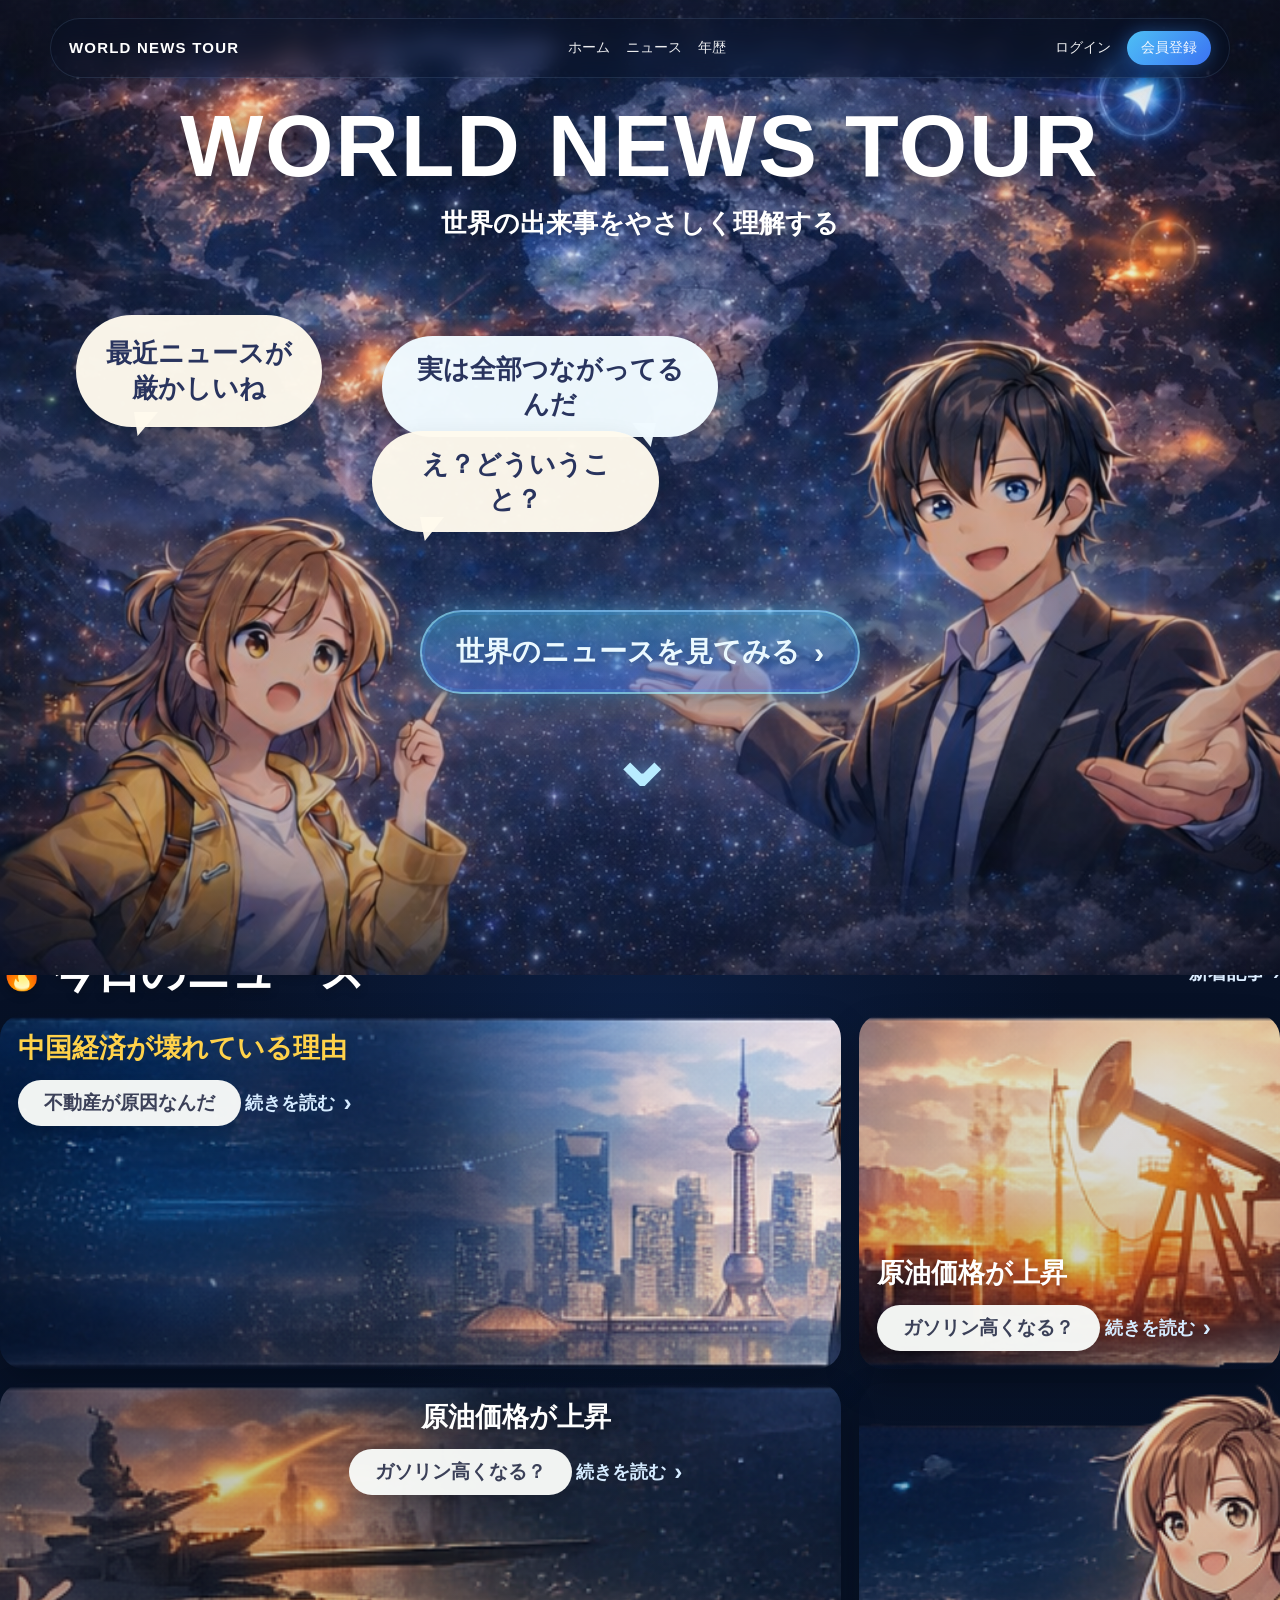
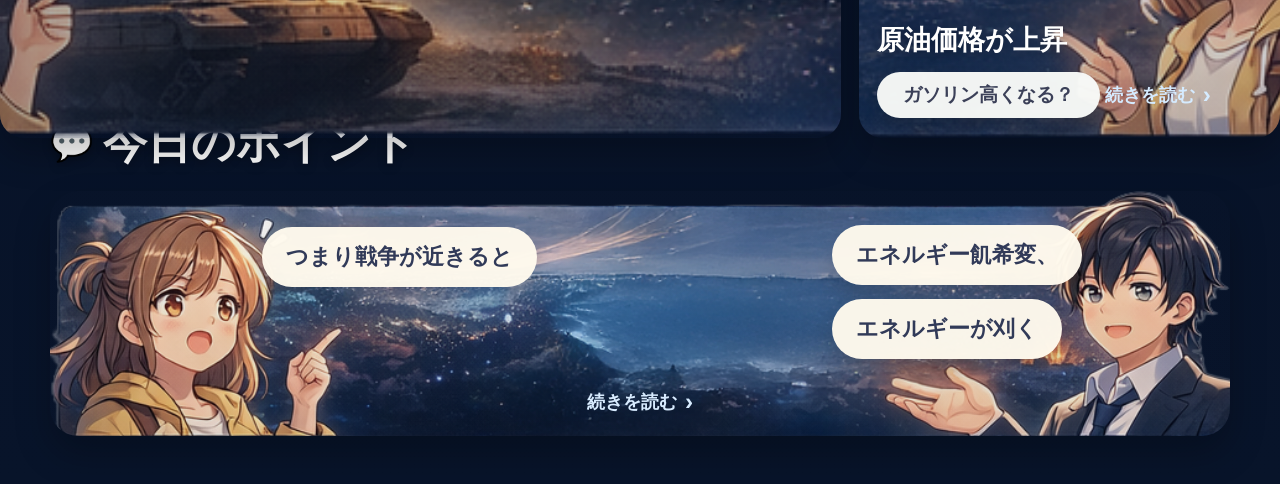
==== commit 740b8ff0: "Update index.html" ====
--- a/index.html
+++ b/index.html
@@ -5,7 +5,7 @@
   <meta name="viewport" content="width=device-width, initial-scale=1.0" />
   <title>WORLD NEWS TOUR</title>
   <meta name="description" content="世界の出来事をやさしく理解するニュース解説サイト" />
-  <link rel="stylesheet" href="style.css?v=20260322a" />
+  <link rel="stylesheet" href="style.css?v=20260322b" />
 </head>
 <body>
   <!-- ========================================
@@ -36,9 +36,9 @@
   <main>
     <!-- ========================================
          ヒーロー
-         ・背景画像は hero-bg.png を使用
+         ・背景画像そのものは body 全体背景で表示
+         ・ここでは暗さや光の重なりだけ調整
          ・文字は画像に埋め込まず、HTML/CSSで重ねる
-         ・あとで吹き出しだけ文言変更しやすい構造
     ======================================== -->
     <section class="hero">
       <div class="hero-bg"></div>
@@ -53,7 +53,7 @@
 
         <!-- 吹き出し
              ・あとで文言だけ変える場所
-             ・位置は元画像の見た目に合わせて固定
+             ・位置は見本の見た目に合わせて固定
         -->
         <div class="speech speech-left">最近ニュースが<br>厳かしいね</div>
         <div class="speech speech-top">実は全部つながってるんだ</div>
@@ -69,12 +69,12 @@
 
     <!-- ========================================
          今日のニュース
-         ・カード画像をそのまま背景に使う
+         ・カード画像を背景として使う
          ・文字は全部HTML/CSSで重ねる
-         ・あとでニュースごとに文字差し替えできる
+         ・横幅を見本より広めに調整
     ======================================== -->
     <section class="today-news section-block">
-      <div class="container news-wrap">
+      <div class="news-wrap">
         <div class="section-head section-head-row">
           <h2 class="section-title"><span class="section-icon fire">🔥</span>今日のニュース</h2>
           <a href="news.html" class="section-more">新着記事</a>
@@ -128,7 +128,6 @@
          今日のポイント
          ・ point-card-1.png を背景で使う
          ・吹き出しはHTML/CSSで重ねる
-         ・後から文言差し替えしやすい
     ======================================== -->
     <section class="today-point section-block section-block-last">
       <div class="container">
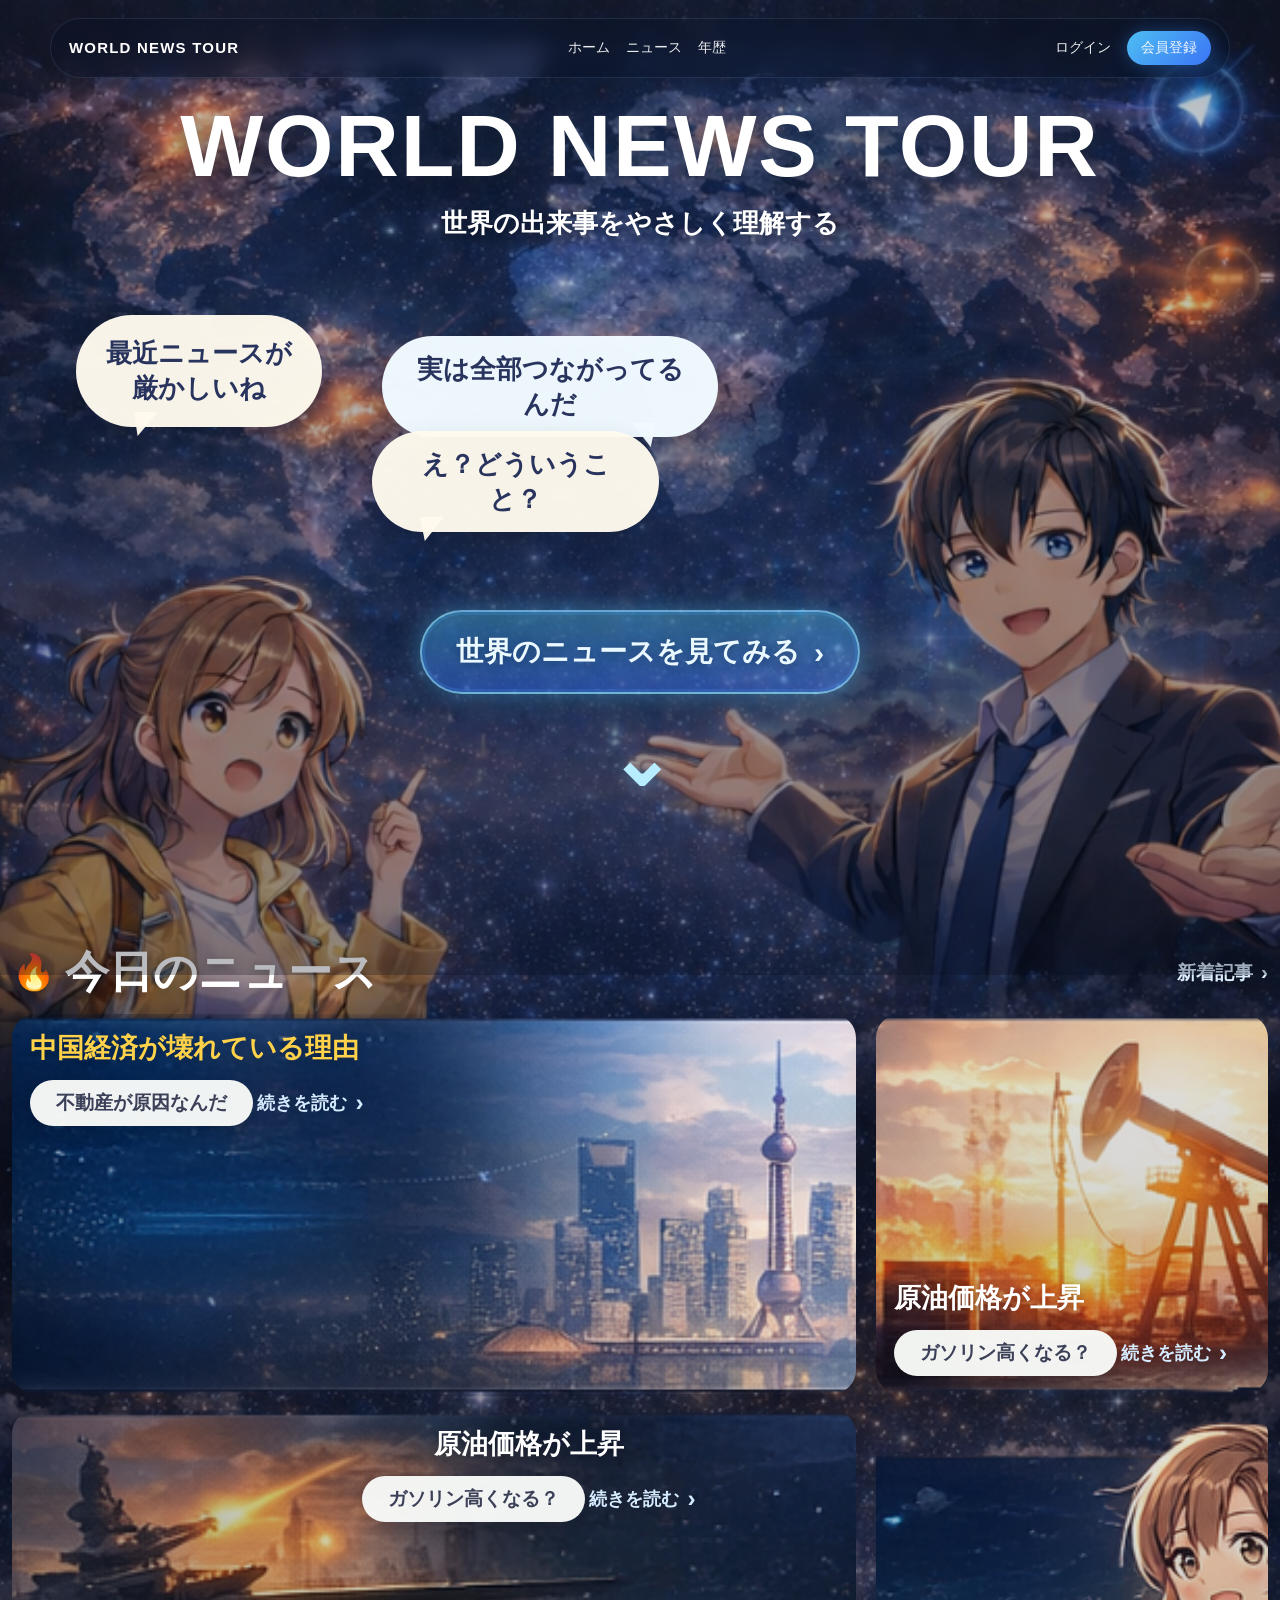
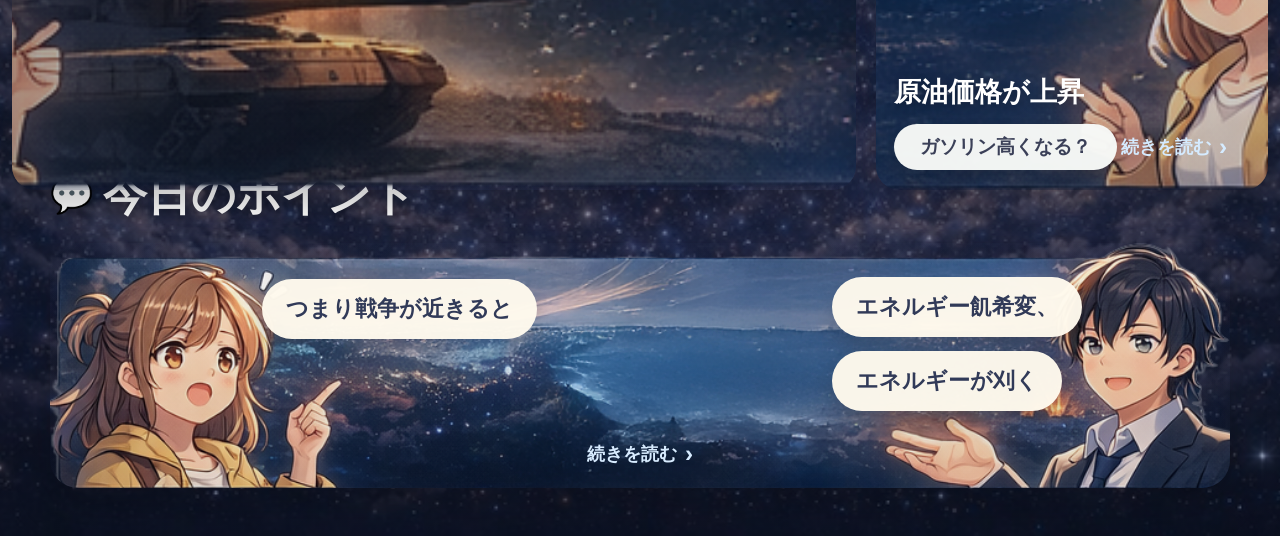
==== commit 3b677532: "Update index.html" ====
--- a/index.html
+++ b/index.html
@@ -5,9 +5,10 @@
   <meta name="viewport" content="width=device-width, initial-scale=1.0" />
   <title>WORLD NEWS TOUR</title>
   <meta name="description" content="世界の出来事をやさしく理解するニュース解説サイト" />
-  <link rel="stylesheet" href="style.css?v=20260322b" />
+  <link rel="stylesheet" href="style.css?v=20260322c" />
 </head>
 <body>
+
   <!-- ========================================
        ヘッダー
        ・今は見た目だけ
@@ -33,28 +34,26 @@
     </div>
   </header>
 
-  <main>
+  <main class="page-main">
+
     <!-- ========================================
          ヒーロー
-         ・背景画像そのものは body 全体背景で表示
-         ・ここでは暗さや光の重なりだけ調整
-         ・文字は画像に埋め込まず、HTML/CSSで重ねる
+         ・上背景は hero-top.png
+         ・タイトル、吹き出し、ボタンは画像に埋め込まない
+         ・あとで文言や位置を調整しやすい構造
     ======================================== -->
     <section class="hero">
       <div class="hero-bg"></div>
       <div class="hero-overlay"></div>
 
       <div class="hero-content container">
-        <!-- タイトル周り -->
+        <!-- タイトル -->
         <div class="hero-copy">
           <h1 class="hero-title">WORLD NEWS TOUR</h1>
           <p class="hero-subtitle">世界の出来事をやさしく理解する</p>
         </div>
 
-        <!-- 吹き出し
-             ・あとで文言だけ変える場所
-             ・位置は見本の見た目に合わせて固定
-        -->
+        <!-- 吹き出し -->
         <div class="speech speech-left">最近ニュースが<br>厳かしいね</div>
         <div class="speech speech-top">実は全部つながってるんだ</div>
         <div class="speech speech-center">え？どういうこと？</div>
@@ -68,85 +67,89 @@
     </section>
 
     <!-- ========================================
-         今日のニュース
-         ・カード画像を背景として使う
-         ・文字は全部HTML/CSSで重ねる
-         ・横幅を見本より広めに調整
+         下背景エリア
+         ・ hero-btom.png を下全体の背景として使う
+         ・ 今日のニュースから下はこの背景の上に載せる
     ======================================== -->
-    <section class="today-news section-block">
-      <div class="news-wrap">
-        <div class="section-head section-head-row">
-          <h2 class="section-title"><span class="section-icon fire">🔥</span>今日のニュース</h2>
-          <a href="news.html" class="section-more">新着記事</a>
+    <div class="bottom-area">
+
+      <!-- ========================================
+           今日のニュース
+      ======================================== -->
+      <section class="today-news section-block">
+        <div class="news-wrap">
+          <div class="section-head section-head-row">
+            <h2 class="section-title"><span class="section-icon fire">🔥</span>今日のニュース</h2>
+            <a href="news.html" class="section-more">新着記事</a>
+          </div>
+
+          <div class="news-grid">
+            <!-- 左上の大カード -->
+            <article class="news-card news-card-main news-card-china">
+              <div class="news-card-overlay news-card-overlay-dark"></div>
+              <div class="news-card-text news-card-text-left">
+                <h3 class="news-title news-title-yellow">中国経済が壊れている理由</h3>
+                <p class="news-bubble news-bubble-small">不動産が原因なんだ</p>
+                <a href="article.html" class="read-link">続きを読む <span>›</span></a>
+              </div>
+            </article>
+
+            <!-- 右上の小カード -->
+            <article class="news-card news-card-side news-card-oil-top">
+              <div class="news-card-overlay news-card-overlay-soft"></div>
+              <div class="news-card-text news-card-text-bottom-left">
+                <h3 class="news-title">原油価格が上昇</h3>
+                <p class="news-bubble news-bubble-small">ガソリン高くなる？</p>
+                <a href="article.html" class="read-link">続きを読む <span>›</span></a>
+              </div>
+            </article>
+
+            <!-- 左下の横カード -->
+            <article class="news-card news-card-main news-card-war">
+              <div class="news-card-overlay news-card-overlay-dark"></div>
+              <div class="news-card-text news-card-text-center-right">
+                <h3 class="news-title">原油価格が上昇</h3>
+                <p class="news-bubble news-bubble-small">ガソリン高くなる？</p>
+                <a href="article.html" class="read-link">続きを読む <span>›</span></a>
+              </div>
+            </article>
+
+            <!-- 右下の小カード -->
+            <article class="news-card news-card-side news-card-oil-girl">
+              <div class="news-card-overlay news-card-overlay-soft"></div>
+              <div class="news-card-text news-card-text-bottom-left text-right-card">
+                <h3 class="news-title">原油価格が上昇</h3>
+                <p class="news-bubble news-bubble-small">ガソリン高くなる？</p>
+                <a href="article.html" class="read-link">続きを読む <span>›</span></a>
+              </div>
+            </article>
+          </div>
         </div>
+      </section>
 
-        <div class="news-grid">
-          <!-- 左上の大カード -->
-          <article class="news-card news-card-main news-card-china">
-            <div class="news-card-overlay news-card-overlay-dark"></div>
-            <div class="news-card-text news-card-text-left">
-              <h3 class="news-title news-title-yellow">中国経済が壊れている理由</h3>
-              <p class="news-bubble news-bubble-small">不動産が原因なんだ</p>
-              <a href="article.html" class="read-link">続きを読む <span>›</span></a>
-            </div>
-          </article>
+      <!-- ========================================
+           今日のポイント
+      ======================================== -->
+      <section class="today-point section-block section-block-last">
+        <div class="container">
+          <div class="section-head">
+            <h2 class="section-title"><span class="section-icon talk">💬</span>今日のポイント</h2>
+          </div>
 
-          <!-- 右上の小カード -->
-          <article class="news-card news-card-side news-card-oil-top">
-            <div class="news-card-overlay news-card-overlay-soft"></div>
-            <div class="news-card-text news-card-text-bottom-left">
-              <h3 class="news-title">原油価格が上昇</h3>
-              <p class="news-bubble news-bubble-small">ガソリン高くなる？</p>
-              <a href="article.html" class="read-link">続きを読む <span>›</span></a>
-            </div>
-          </article>
+          <div class="point-card">
+            <div class="point-bg"></div>
+            <div class="point-overlay"></div>
 
-          <!-- 左下の横カード -->
-          <article class="news-card news-card-main news-card-war">
-            <div class="news-card-overlay news-card-overlay-dark"></div>
-            <div class="news-card-text news-card-text-center-right">
-              <h3 class="news-title">原油価格が上昇</h3>
-              <p class="news-bubble news-bubble-small">ガソリン高くなる？</p>
-              <a href="article.html" class="read-link">続きを読む <span>›</span></a>
-            </div>
-          </article>
+            <div class="point-bubble point-bubble-left">つまり戦争が近きると</div>
+            <div class="point-bubble point-bubble-top-right">エネルギー飢希変、</div>
+            <div class="point-bubble point-bubble-bottom-right">エネルギーが刈く</div>
 
-          <!-- 右下の小カード -->
-          <article class="news-card news-card-side news-card-oil-girl">
-            <div class="news-card-overlay news-card-overlay-soft"></div>
-            <div class="news-card-text news-card-text-bottom-left text-right-card">
-              <h3 class="news-title">原油価格が上昇</h3>
-              <p class="news-bubble news-bubble-small">ガソリン高くなる？</p>
-              <a href="article.html" class="read-link">続きを読む <span>›</span></a>
-            </div>
-          </article>
+            <a href="article.html" class="point-link">続きを読む <span>›</span></a>
+          </div>
         </div>
-      </div>
-    </section>
+      </section>
 
-    <!-- ========================================
-         今日のポイント
-         ・ point-card-1.png を背景で使う
-         ・吹き出しはHTML/CSSで重ねる
-    ======================================== -->
-    <section class="today-point section-block section-block-last">
-      <div class="container">
-        <div class="section-head">
-          <h2 class="section-title"><span class="section-icon talk">💬</span>今日のポイント</h2>
-        </div>
-
-        <div class="point-card">
-          <div class="point-bg"></div>
-          <div class="point-overlay"></div>
-
-          <div class="point-bubble point-bubble-left">つまり戦争が近きると</div>
-          <div class="point-bubble point-bubble-top-right">エネルギー飢希変、</div>
-          <div class="point-bubble point-bubble-bottom-right">エネルギーが刈く</div>
-
-          <a href="article.html" class="point-link">続きを読む <span>›</span></a>
-        </div>
-      </div>
-    </section>
+    </div>
   </main>
 </body>
 </html>
--- a/style.css
+++ b/style.css
@@ -35,13 +35,22 @@
   text-decoration: none;
 }
 
+/* ========================================
+   body全体
+   ・hero-bg.png をページ全体背景として使う
+   ・スクロールしても世界観が続くようにする
+======================================== */
 body {
   min-height: 100vh;
   font-family: "Hiragino Sans", "Yu Gothic", "Meiryo", sans-serif;
   color: #ffffff;
-  background:
-    radial-gradient(circle at center, rgba(38, 96, 198, 0.18), transparent 35%),
-    linear-gradient(180deg, #060d1d 0%, #071126 45%, #08142a 100%);
+  background-image:
+    linear-gradient(180deg, rgba(4, 10, 24, 0.16) 0%, rgba(4, 10, 24, 0.30) 100%),
+    url("./images/hero-bg.png");
+  background-repeat: no-repeat, no-repeat;
+  background-size: cover, cover;
+  background-position: center top, center top;
+  background-color: #07101f;
 }
 
 /* ========================================
@@ -115,8 +124,8 @@
 
 /* ========================================
    ヒーロー
-   ・送ってくれた見本に近い見え方になるように高さ固定
-   ・画像位置を動かさないため background-position を固定
+   ・背景そのものは body に移した
+   ・ここではヒーロー領域の見え方だけ調整する
 ======================================== */
 .hero {
   position: relative;
@@ -127,10 +136,11 @@
 .hero-bg {
   position: absolute;
   inset: 0;
-  background-image: url("./images/hero-bg.png");
-  background-repeat: no-repeat;
-  background-size: cover;
-  background-position: center top;
+
+  /* ヒーロー専用の明るさ・光だけ重ねる */
+  background:
+    radial-gradient(circle at center, rgba(56, 124, 255, 0.10), transparent 45%),
+    linear-gradient(180deg, rgba(255, 255, 255, 0.02) 0%, rgba(7, 14, 28, 0.08) 100%);
 }
 
 .hero-overlay {
@@ -339,16 +349,18 @@
 
 /* ========================================
    今日のニュース
-   ・元画像と同じように左2枚 / 右2枚の構成
+   ・見本より少し横幅を広げる
+   ・左2枚 / 右2枚の構成
 ======================================== */
 .news-wrap {
-  margin-top: -32px;
+  width: min(100% - 24px, 1320px);
+  margin: -32px auto 0;
 }
 
 .news-grid {
   display: grid;
-  grid-template-columns: 2fr 1fr;
-  gap: 14px 18px;
+  grid-template-columns: 2.15fr 1fr;
+  gap: 16px 20px;
 }
 
 .news-card {
@@ -362,11 +374,11 @@
 }
 
 .news-card-main {
-  min-height: 170px;
+  min-height: 182px;
 }
 
 .news-card-side {
-  min-height: 355px;
+  min-height: 380px;
 }
 
 .news-card-china {
@@ -588,6 +600,10 @@
     top: 648px;
   }
 
+  .news-wrap {
+    width: min(100% - 24px, 100%);
+  }
+
   .news-grid {
     grid-template-columns: 1fr;
   }
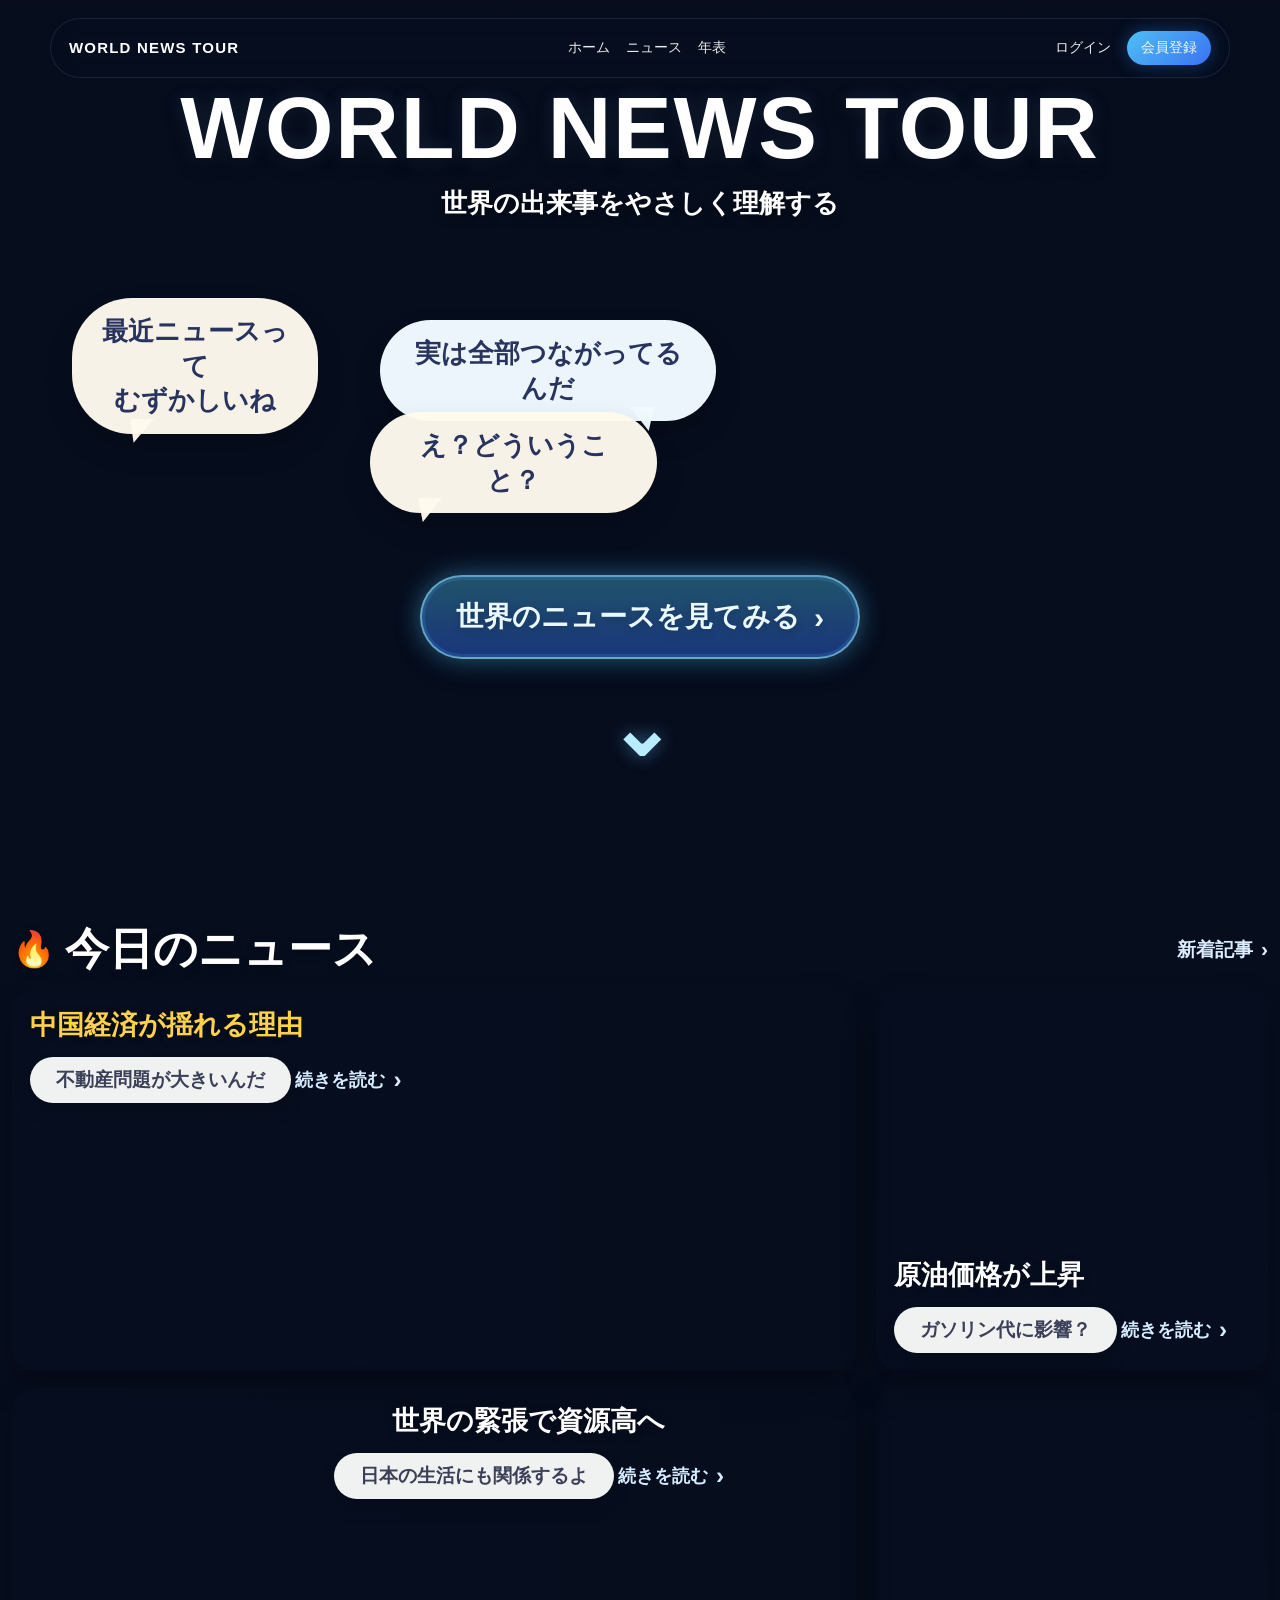
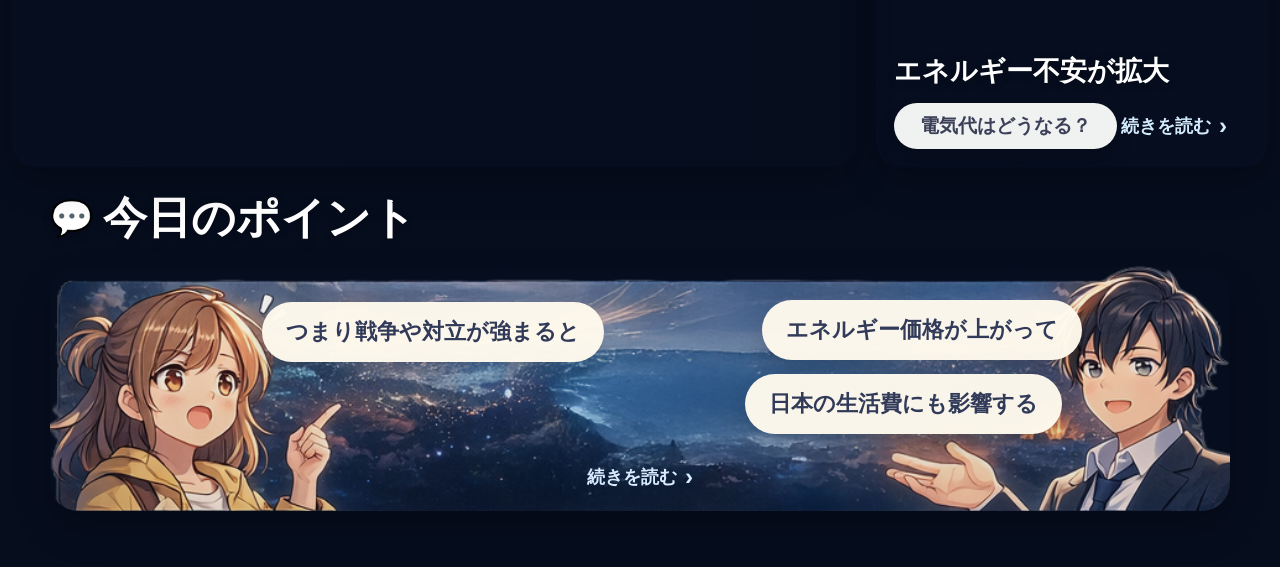
==== commit 3f9af5e2: "Update index.html" ====
--- a/index.html
+++ b/index.html
@@ -5,121 +5,141 @@
   <meta name="viewport" content="width=device-width, initial-scale=1.0" />
   <title>WORLD NEWS TOUR</title>
   <meta name="description" content="世界の出来事をやさしく理解するニュース解説サイト" />
-  <link rel="stylesheet" href="style.css?v=20260322c" />
+
+  <!--
+    CSS読み込み
+    ・style.css を読み込みます
+    ・?v= はキャッシュ対策です
+    ・反映されない時は数字や文字を変えると更新されやすいです
+  -->
+  <link rel="stylesheet" href="style.css?v=20260322b" />
 </head>
 <body>
-
   <!-- ========================================
-       ヘッダー
-       ・今は見た目だけ
-       ・右上にログイン導線を置く
-       ・後でURLだけ差し替えれば使える
+       ページ全体ラッパー
+       ・下側の背景 hero-bottom.png を全体に敷くための箱
+       ・ヒーロー以外にも同じ世界観の背景が続くようにする
   ======================================== -->
-  <header class="site-header">
-    <div class="header-inner container">
-      <div class="header-left">
-        <a href="index.html" class="site-logo">WORLD NEWS TOUR</a>
-      </div>
-
-      <nav class="main-nav" aria-label="メインナビゲーション">
-        <a href="index.html">ホーム</a>
-        <a href="news.html">ニュース</a>
-        <a href="history.html">年歴</a>
-      </nav>
-
-      <div class="header-right">
-        <a href="login.html" class="login-link">ログイン</a>
-        <a href="login.html" class="register-link">会員登録</a>
-      </div>
-    </div>
-  </header>
-
-  <main class="page-main">
-
+  <div class="page-bg">
     <!-- ========================================
-         ヒーロー
-         ・上背景は hero-top.png
-         ・タイトル、吹き出し、ボタンは画像に埋め込まない
-         ・あとで文言や位置を調整しやすい構造
+         ヘッダー
+         ・今は見た目用
+         ・あとでリンク先だけ変えれば使えます
     ======================================== -->
-    <section class="hero">
-      <div class="hero-bg"></div>
-      <div class="hero-overlay"></div>
-
-      <div class="hero-content container">
-        <!-- タイトル -->
-        <div class="hero-copy">
-          <h1 class="hero-title">WORLD NEWS TOUR</h1>
-          <p class="hero-subtitle">世界の出来事をやさしく理解する</p>
+    <header class="site-header">
+      <div class="header-inner container">
+        <div class="header-left">
+          <a href="index.html" class="site-logo">WORLD NEWS TOUR</a>
         </div>
 
-        <!-- 吹き出し -->
-        <div class="speech speech-left">最近ニュースが<br>厳かしいね</div>
-        <div class="speech speech-top">実は全部つながってるんだ</div>
-        <div class="speech speech-center">え？どういうこと？</div>
+        <nav class="main-nav" aria-label="メインナビゲーション">
+          <a href="index.html">ホーム</a>
+          <a href="news.html">ニュース</a>
+          <a href="history.html">年表</a>
+        </nav>
 
-        <!-- メインボタン -->
-        <a href="news.html" class="hero-button">世界のニュースを見てみる</a>
+        <div class="header-right">
+          <a href="login.html" class="login-link">ログイン</a>
+          <a href="login.html" class="register-link">会員登録</a>
+        </div>
+      </div>
+    </header>
 
-        <!-- 下向き矢印 -->
-        <div class="hero-arrow" aria-hidden="true">⌄</div>
-      </div>
-    </section>
+    <main>
+      <!-- ========================================
+           ヒーロー
+           ・高さは 900px 固定
+           ・上背景 hero-top.png を使う
+           ・キャラクターはこの中だけに見せる
+      ======================================== -->
+      <section class="hero">
+        <!--
+          上側背景
+          ・世界地図＋キャラクター用
+          ・ヒーロー部分だけに表示する
+        -->
+        <div class="hero-top-bg"></div>
 
-    <!-- ========================================
-         下背景エリア
-         ・ hero-btom.png を下全体の背景として使う
-         ・ 今日のニュースから下はこの背景の上に載せる
-    ======================================== -->
-    <div class="bottom-area">
+        <!--
+          暗めの重ねレイヤー
+          ・文字を読みやすくするために薄く重ねる
+        -->
+        <div class="hero-overlay"></div>
+
+        <div class="hero-content container">
+          <!-- タイトル -->
+          <div class="hero-copy">
+            <h1 class="hero-title">WORLD NEWS TOUR</h1>
+            <p class="hero-subtitle">世界の出来事をやさしく理解する</p>
+          </div>
+
+          <!--
+            吹き出し
+            ・今は位置だけ用意
+            ・あとでCSSで調整や追加しやすい構造
+          -->
+          <div class="speech speech-left">最近ニュースって<br>むずかしいね</div>
+          <div class="speech speech-top">実は全部つながってるんだ</div>
+          <div class="speech speech-center">え？どういうこと？</div>
+
+          <!-- メインボタン -->
+          <a href="news.html" class="hero-button">世界のニュースを見てみる</a>
+
+          <!-- 下向き矢印 -->
+          <div class="hero-arrow" aria-hidden="true">⌄</div>
+        </div>
+      </section>
 
       <!-- ========================================
            今日のニュース
+           ・背景は page-bg 側で hero-bottom.png を全体表示
+           ・カード画像は background-image で表示
+           ・文字は上に重ねる
       ======================================== -->
       <section class="today-news section-block">
-        <div class="news-wrap">
+        <div class="container news-wrap">
           <div class="section-head section-head-row">
             <h2 class="section-title"><span class="section-icon fire">🔥</span>今日のニュース</h2>
             <a href="news.html" class="section-more">新着記事</a>
           </div>
 
           <div class="news-grid">
-            <!-- 左上の大カード -->
-            <article class="news-card news-card-main news-card-china">
+            <!-- 左上：大カード -->
+            <article class="news-card news-card-main news-card-main-top">
               <div class="news-card-overlay news-card-overlay-dark"></div>
               <div class="news-card-text news-card-text-left">
-                <h3 class="news-title news-title-yellow">中国経済が壊れている理由</h3>
-                <p class="news-bubble news-bubble-small">不動産が原因なんだ</p>
+                <h3 class="news-title news-title-yellow">中国経済が揺れる理由</h3>
+                <p class="news-bubble news-bubble-small">不動産問題が大きいんだ</p>
                 <a href="article.html" class="read-link">続きを読む <span>›</span></a>
               </div>
             </article>
 
-            <!-- 右上の小カード -->
-            <article class="news-card news-card-side news-card-oil-top">
+            <!-- 右上：小カード -->
+            <article class="news-card news-card-side news-card-side-top">
               <div class="news-card-overlay news-card-overlay-soft"></div>
               <div class="news-card-text news-card-text-bottom-left">
                 <h3 class="news-title">原油価格が上昇</h3>
-                <p class="news-bubble news-bubble-small">ガソリン高くなる？</p>
+                <p class="news-bubble news-bubble-small">ガソリン代に影響？</p>
                 <a href="article.html" class="read-link">続きを読む <span>›</span></a>
               </div>
             </article>
 
-            <!-- 左下の横カード -->
-            <article class="news-card news-card-main news-card-war">
+            <!-- 左下：大カード -->
+            <article class="news-card news-card-main news-card-main-bottom">
               <div class="news-card-overlay news-card-overlay-dark"></div>
               <div class="news-card-text news-card-text-center-right">
-                <h3 class="news-title">原油価格が上昇</h3>
-                <p class="news-bubble news-bubble-small">ガソリン高くなる？</p>
+                <h3 class="news-title">世界の緊張で資源高へ</h3>
+                <p class="news-bubble news-bubble-small">日本の生活にも関係するよ</p>
                 <a href="article.html" class="read-link">続きを読む <span>›</span></a>
               </div>
             </article>
 
-            <!-- 右下の小カード -->
-            <article class="news-card news-card-side news-card-oil-girl">
+            <!-- 右下：小カード -->
+            <article class="news-card news-card-side news-card-side-bottom">
               <div class="news-card-overlay news-card-overlay-soft"></div>
-              <div class="news-card-text news-card-text-bottom-left text-right-card">
-                <h3 class="news-title">原油価格が上昇</h3>
-                <p class="news-bubble news-bubble-small">ガソリン高くなる？</p>
+              <div class="news-card-text news-card-text-bottom-left">
+                <h3 class="news-title">エネルギー不安が拡大</h3>
+                <p class="news-bubble news-bubble-small">電気代はどうなる？</p>
                 <a href="article.html" class="read-link">続きを読む <span>›</span></a>
               </div>
             </article>
@@ -129,6 +149,8 @@
 
       <!-- ========================================
            今日のポイント
+           ・point-card-1.png を背景に使う
+           ・文字は上に重ねる
       ======================================== -->
       <section class="today-point section-block section-block-last">
         <div class="container">
@@ -140,16 +162,15 @@
             <div class="point-bg"></div>
             <div class="point-overlay"></div>
 
-            <div class="point-bubble point-bubble-left">つまり戦争が近きると</div>
-            <div class="point-bubble point-bubble-top-right">エネルギー飢希変、</div>
-            <div class="point-bubble point-bubble-bottom-right">エネルギーが刈く</div>
+            <div class="point-bubble point-bubble-left">つまり戦争や対立が強まると</div>
+            <div class="point-bubble point-bubble-top-right">エネルギー価格が上がって</div>
+            <div class="point-bubble point-bubble-bottom-right">日本の生活費にも影響する</div>
 
             <a href="article.html" class="point-link">続きを読む <span>›</span></a>
           </div>
         </div>
       </section>
-
-    </div>
-  </main>
+    </main>
+  </div>
 </body>
 </html>
--- a/style.css
+++ b/style.css
@@ -37,20 +37,13 @@
 
 /* ========================================
    body全体
-   ・hero-bg.png をページ全体背景として使う
-   ・スクロールしても世界観が続くようにする
+   ・背景画像は分割したので body はシンプルにする
 ======================================== */
 body {
   min-height: 100vh;
   font-family: "Hiragino Sans", "Yu Gothic", "Meiryo", sans-serif;
   color: #ffffff;
-  background-image:
-    linear-gradient(180deg, rgba(4, 10, 24, 0.16) 0%, rgba(4, 10, 24, 0.30) 100%),
-    url("./images/hero-bg.png");
-  background-repeat: no-repeat, no-repeat;
-  background-size: cover, cover;
-  background-position: center top, center top;
-  background-color: #07101f;
+  background-color: #060d1d;
 }
 
 /* ========================================
@@ -62,17 +55,16 @@
 }
 
 .section-block {
-  margin-top: -24px;
+  margin-top: 0;
 }
 
 .section-block-last {
-  padding-bottom: 48px;
+  padding-bottom: 56px;
 }
 
 /* ========================================
    ヘッダー
-   ・元画像には見えていないが、実サイト用に上へ薄く配置
-   ・邪魔しないよう透明感強め
+   ・上に薄く置く
 ======================================== */
 .site-header {
   position: absolute;
@@ -124,45 +116,42 @@
 
 /* ========================================
    ヒーロー
-   ・背景そのものは body に移した
-   ・ここではヒーロー領域の見え方だけ調整する
+   ・上背景だけ使う
 ======================================== */
 .hero {
   position: relative;
-  min-height: 975px;
+  height: 920px;
   overflow: hidden;
 }
 
 .hero-bg {
   position: absolute;
   inset: 0;
-
-  /* ヒーロー専用の明るさ・光だけ重ねる */
-  background:
-    radial-gradient(circle at center, rgba(56, 124, 255, 0.10), transparent 45%),
-    linear-gradient(180deg, rgba(255, 255, 255, 0.02) 0%, rgba(7, 14, 28, 0.08) 100%);
+  background-image: url("./images/hero-top.png");
+  background-repeat: no-repeat;
+  background-size: cover;
+  background-position: center top;
 }
 
 .hero-overlay {
   position: absolute;
   inset: 0;
   background:
-    linear-gradient(180deg, rgba(0, 0, 0, 0.04) 0%, rgba(3, 9, 22, 0.08) 38%, rgba(5, 11, 27, 0.18) 64%, rgba(5, 11, 27, 0.22) 100%);
+    linear-gradient(180deg, rgba(0, 0, 0, 0.04) 0%, rgba(3, 9, 22, 0.06) 35%, rgba(5, 11, 27, 0.10) 65%, rgba(5, 11, 27, 0.14) 100%);
 }
 
 .hero-content {
   position: relative;
   z-index: 2;
-  min-height: 975px;
-}
-
-/* タイトル位置
-   ・元画像の中央上に配置
-   ・文字だけ後で修正しやすいようHTMLで置く
-*/
+  height: 920px;
+}
+
+/* ========================================
+   タイトル
+======================================== */
 .hero-copy {
   position: absolute;
-  top: 102px;
+  top: 84px;
   left: 50%;
   transform: translateX(-50%);
   width: 100%;
@@ -170,7 +159,7 @@
 }
 
 .hero-title {
-  font-size: clamp(54px, 7.2vw, 88px);
+  font-size: clamp(54px, 7vw, 88px);
   line-height: 1;
   font-weight: 900;
   letter-spacing: 0.02em;
@@ -181,7 +170,7 @@
 }
 
 .hero-subtitle {
-  margin-top: 18px;
+  margin-top: 16px;
   font-size: clamp(19px, 2vw, 33px);
   line-height: 1.2;
   font-weight: 800;
@@ -189,10 +178,10 @@
   text-shadow: 0 4px 12px rgba(0, 0, 0, 0.42);
 }
 
-/* 吹き出し共通
-   ・文言変更はHTMLだけ
-   ・位置調整は各クラスで行う
-*/
+/* ========================================
+   吹き出し
+   ・位置は見本に寄せて固定
+======================================== */
 .speech {
   position: absolute;
   z-index: 4;
@@ -220,8 +209,8 @@
 }
 
 .speech-left {
-  top: 315px;
-  left: 26px;
+  top: 298px;
+  left: 22px;
   width: 246px;
   min-height: 112px;
   border-radius: 60px;
@@ -234,8 +223,8 @@
 }
 
 .speech-top {
-  top: 336px;
-  left: 332px;
+  top: 320px;
+  left: 330px;
   width: 336px;
   min-height: 82px;
   background: rgba(240, 250, 255, 0.98);
@@ -249,8 +238,8 @@
 }
 
 .speech-center {
-  top: 431px;
-  left: 322px;
+  top: 412px;
+  left: 320px;
   width: 287px;
   min-height: 76px;
 }
@@ -261,11 +250,13 @@
   clip-path: polygon(0 0, 100% 0, 20% 100%);
 }
 
-/* メインボタン */
+/* ========================================
+   メインボタン
+======================================== */
 .hero-button {
   position: absolute;
   left: 50%;
-  top: 610px;
+  top: 575px;
   transform: translateX(-50%);
   z-index: 5;
   display: inline-flex;
@@ -296,7 +287,7 @@
 .hero-arrow {
   position: absolute;
   left: 50%;
-  top: 720px;
+  top: 690px;
   transform: translateX(-50%);
   z-index: 5;
   font-size: 78px;
@@ -307,7 +298,23 @@
 }
 
 /* ========================================
-   セクション共通見出し
+   下背景エリア
+   ・ニュース以降は別画像に切り替える
+======================================== */
+.bottom-area {
+  position: relative;
+  margin-top: -20px;
+  padding-top: 18px;
+  background-image:
+    linear-gradient(180deg, rgba(5, 12, 28, 0.18) 0%, rgba(5, 12, 28, 0.06) 8%, rgba(5, 12, 28, 0.10) 100%),
+    url("./images/hero-btom.png");
+  background-repeat: no-repeat, no-repeat;
+  background-size: cover, cover;
+  background-position: center top, center top;
+}
+
+/* ========================================
+   セクション見出し
 ======================================== */
 .section-head {
   display: flex;
@@ -349,12 +356,11 @@
 
 /* ========================================
    今日のニュース
-   ・見本より少し横幅を広げる
-   ・左2枚 / 右2枚の構成
+   ・左右の比率を見本に近づける
 ======================================== */
 .news-wrap {
   width: min(100% - 24px, 1320px);
-  margin: -32px auto 0;
+  margin: 0 auto;
 }
 
 .news-grid {
@@ -486,6 +492,10 @@
 /* ========================================
    今日のポイント
 ======================================== */
+.today-point {
+  margin-top: 22px;
+}
+
 .point-card {
   position: relative;
   min-height: 245px;
@@ -561,8 +571,6 @@
 
 /* ========================================
    最低限のレスポンシブ
-   ・スマホ完全対応は後回し
-   ・ただし極端な崩れだけ防ぐ
 ======================================== */
 @media (max-width: 900px) {
   .header-inner {
@@ -571,11 +579,11 @@
   }
 
   .hero {
-    min-height: 820px;
+    height: 760px;
   }
 
   .hero-content {
-    min-height: 820px;
+    height: 760px;
   }
 
   .speech {
@@ -592,12 +600,12 @@
 
   .hero-button {
     min-width: 280px;
-    top: 560px;
+    top: 520px;
     font-size: 22px;
   }
 
   .hero-arrow {
-    top: 648px;
+    top: 620px;
   }
 
   .news-wrap {
@@ -609,7 +617,7 @@
   }
 
   .news-card-side {
-    min-height: 200px;
+    min-height: 220px;
   }
 
   .news-card-text-center-right {
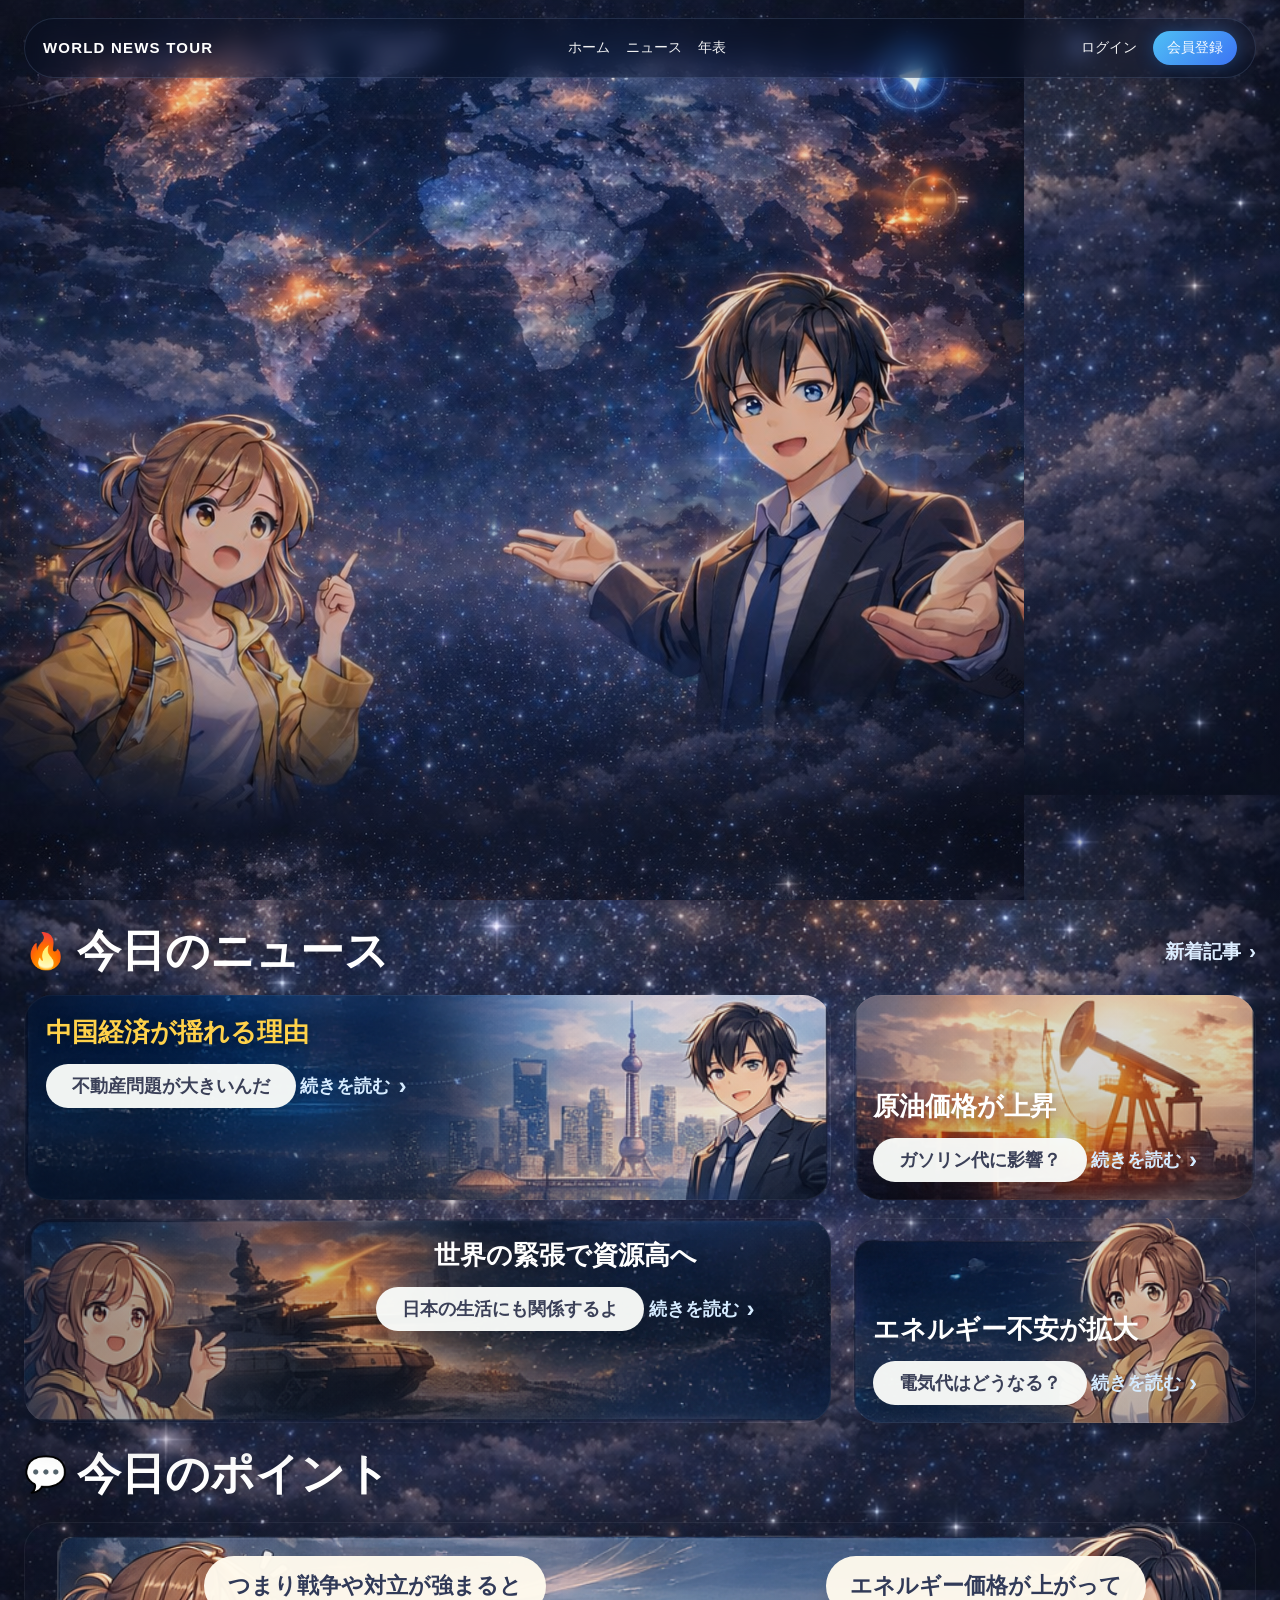
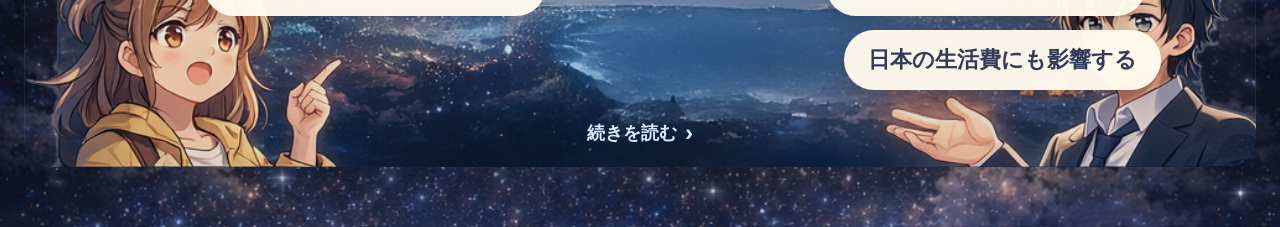
==== commit 2c4fdfc4: "Update index.html" ====
--- a/index.html
+++ b/index.html
@@ -7,24 +7,21 @@
   <meta name="description" content="世界の出来事をやさしく理解するニュース解説サイト" />
 
   <!--
-    CSS読み込み
-    ・style.css を読み込みます
-    ・?v= はキャッシュ対策です
-    ・反映されない時は数字や文字を変えると更新されやすいです
+    CSSファイルを読み込みます
+    ?v= はキャッシュ対策です
+    更新後に反映されない時はこの文字を変えてください
   -->
-  <link rel="stylesheet" href="style.css?v=20260322b" />
+  <link rel="stylesheet" href="style.css?v=20260322d" />
 </head>
 <body>
-  <!-- ========================================
-       ページ全体ラッパー
-       ・下側の背景 hero-bottom.png を全体に敷くための箱
-       ・ヒーロー以外にも同じ世界観の背景が続くようにする
-  ======================================== -->
+  <!--
+    ページ全体の背景
+    hero-bottom.png を全体に敷いて、
+    ヒーローの下と自然につながるようにします
+  -->
   <div class="page-bg">
     <!-- ========================================
          ヘッダー
-         ・今は見た目用
-         ・あとでリンク先だけ変えれば使えます
     ======================================== -->
     <header class="site-header">
       <div class="header-inner container">
@@ -48,36 +45,42 @@
     <main>
       <!-- ========================================
            ヒーロー
-           ・高さは 900px 固定
-           ・上背景 hero-top.png を使う
-           ・キャラクターはこの中だけに見せる
+           ・トップ画像は img で表示
+           ・切れないようにする
       ======================================== -->
       <section class="hero">
         <!--
-          上側背景
-          ・世界地図＋キャラクター用
-          ・ヒーロー部分だけに表示する
+          トップ画像
+          ・background ではなく img を使う
+          ・これでキャラが切れにくくなる
         -->
-        <div class="hero-top-bg"></div>
+        <img
+          src="./images/hero-top.png"
+          alt="世界地図とキャラクターのヒーロー画像"
+          class="hero-image"
+        />
 
         <!--
-          暗めの重ねレイヤー
-          ・文字を読みやすくするために薄く重ねる
+          文字を見やすくするための薄い暗幕
         -->
         <div class="hero-overlay"></div>
 
+        <!--
+          下の背景へ自然につなぐためのグラデーション
+          ・hero-bottom.png と切れ目が目立たないようにする
+        -->
+        <div class="hero-fade"></div>
+
+        <!--
+          ヒーロー上に載せる文字やボタン
+        -->
         <div class="hero-content container">
-          <!-- タイトル -->
           <div class="hero-copy">
             <h1 class="hero-title">WORLD NEWS TOUR</h1>
             <p class="hero-subtitle">世界の出来事をやさしく理解する</p>
           </div>
 
-          <!--
-            吹き出し
-            ・今は位置だけ用意
-            ・あとでCSSで調整や追加しやすい構造
-          -->
+          <!-- 吹き出し -->
           <div class="speech speech-left">最近ニュースって<br>むずかしいね</div>
           <div class="speech speech-top">実は全部つながってるんだ</div>
           <div class="speech speech-center">え？どういうこと？</div>
@@ -92,9 +95,6 @@
 
       <!-- ========================================
            今日のニュース
-           ・背景は page-bg 側で hero-bottom.png を全体表示
-           ・カード画像は background-image で表示
-           ・文字は上に重ねる
       ======================================== -->
       <section class="today-news section-block">
         <div class="container news-wrap">
@@ -104,7 +104,7 @@
           </div>
 
           <div class="news-grid">
-            <!-- 左上：大カード -->
+            <!-- 左上 -->
             <article class="news-card news-card-main news-card-main-top">
               <div class="news-card-overlay news-card-overlay-dark"></div>
               <div class="news-card-text news-card-text-left">
@@ -114,7 +114,7 @@
               </div>
             </article>
 
-            <!-- 右上：小カード -->
+            <!-- 右上 -->
             <article class="news-card news-card-side news-card-side-top">
               <div class="news-card-overlay news-card-overlay-soft"></div>
               <div class="news-card-text news-card-text-bottom-left">
@@ -124,7 +124,7 @@
               </div>
             </article>
 
-            <!-- 左下：大カード -->
+            <!-- 左下 -->
             <article class="news-card news-card-main news-card-main-bottom">
               <div class="news-card-overlay news-card-overlay-dark"></div>
               <div class="news-card-text news-card-text-center-right">
@@ -134,7 +134,7 @@
               </div>
             </article>
 
-            <!-- 右下：小カード -->
+            <!-- 右下 -->
             <article class="news-card news-card-side news-card-side-bottom">
               <div class="news-card-overlay news-card-overlay-soft"></div>
               <div class="news-card-text news-card-text-bottom-left">
@@ -149,8 +149,6 @@
 
       <!-- ========================================
            今日のポイント
-           ・point-card-1.png を背景に使う
-           ・文字は上に重ねる
       ======================================== -->
       <section class="today-point section-block section-block-last">
         <div class="container">
--- a/style.css
+++ b/style.css
@@ -1,7 +1,7 @@
 /* ========================================
    リセット
-   ・ここは消さない
    ・ブラウザ差を減らすための基本設定
+   ・ここは消さないでOK
 ======================================== */
 *,
 *::before,
@@ -36,35 +36,55 @@
 }
 
 /* ========================================
-   body全体
-   ・背景画像は分割したので body はシンプルにする
+   body 全体
+   ・背景色は画像が読み込まれない時の保険
 ======================================== */
 body {
   min-height: 100vh;
   font-family: "Hiragino Sans", "Yu Gothic", "Meiryo", sans-serif;
   color: #ffffff;
-  background-color: #060d1d;
-}
-
-/* ========================================
-   共通幅
+  background-color: #06101f;
+}
+
+/* ========================================
+   ページ全体背景
+   ・hero-bottom.png をページ全体に敷く
+   ・ヒーローの下からも背景がつながって見える
+   ・今回の重要ポイント
+======================================== */
+.page-bg {
+  min-height: 100vh;
+  background-image: url("./images/hero-bottom.png");
+  background-repeat: repeat-y;
+  background-size: 100% auto;
+  background-position: center top;
+  position: relative;
+}
+
+/* ========================================
+   共通横幅
+   ・最大 1300px に拡大
+   ・カードが狭く見えないようにする
 ======================================== */
 .container {
-  width: min(100% - 48px, 1180px);
+  width: min(100% - 48px, 1300px);
   margin: 0 auto;
 }
 
+/* セクション間のつながり調整 */
 .section-block {
   margin-top: 0;
+  padding-top: 22px;
 }
 
 .section-block-last {
-  padding-bottom: 56px;
+  padding-bottom: 60px;
 }
 
 /* ========================================
    ヘッダー
-   ・上に薄く置く
+   ・ヒーロー上に重ねる
+   ・透明感を持たせる
 ======================================== */
 .site-header {
   position: absolute;
@@ -82,8 +102,8 @@
   gap: 20px;
   padding: 12px 18px;
   border-radius: 999px;
-  background: rgba(6, 16, 37, 0.28);
-  border: 1px solid rgba(167, 206, 255, 0.12);
+  background: rgba(6, 16, 37, 0.34);
+  border: 1px solid rgba(167, 206, 255, 0.14);
   backdrop-filter: blur(10px);
 }
 
@@ -104,7 +124,7 @@
 .login-link,
 .register-link {
   font-size: 14px;
-  color: rgba(255, 255, 255, 0.92);
+  color: rgba(255, 255, 255, 0.94);
 }
 
 .register-link {
@@ -116,15 +136,18 @@
 
 /* ========================================
    ヒーロー
-   ・上背景だけ使う
+   ・高さは 900px 固定
+   ・hero-top.png をここだけに表示
+   ・キャラクターがカードへかぶらないようにする
 ======================================== */
 .hero {
   position: relative;
-  height: 920px;
+  height: 900px;
   overflow: hidden;
 }
 
-.hero-bg {
+/* 上側背景 */
+.hero-top-bg {
   position: absolute;
   inset: 0;
   background-image: url("./images/hero-top.png");
@@ -133,25 +156,32 @@
   background-position: center top;
 }
 
+/* 上から薄い暗さを重ねて文字を見やすくする */
 .hero-overlay {
   position: absolute;
   inset: 0;
   background:
-    linear-gradient(180deg, rgba(0, 0, 0, 0.04) 0%, rgba(3, 9, 22, 0.06) 35%, rgba(5, 11, 27, 0.10) 65%, rgba(5, 11, 27, 0.14) 100%);
+    linear-gradient(
+      180deg,
+      rgba(0, 0, 0, 0.06) 0%,
+      rgba(3, 9, 22, 0.10) 42%,
+      rgba(5, 11, 27, 0.20) 72%,
+      rgba(5, 11, 27, 0.28) 100%
+    );
 }
 
 .hero-content {
   position: relative;
   z-index: 2;
-  height: 920px;
-}
-
-/* ========================================
-   タイトル
+  height: 900px;
+}
+
+/* ========================================
+   ヒーロータイトル
 ======================================== */
 .hero-copy {
   position: absolute;
-  top: 84px;
+  top: 105px;
   left: 50%;
   transform: translateX(-50%);
   width: 100%;
@@ -166,11 +196,11 @@
   color: #ffffff;
   text-shadow:
     0 6px 18px rgba(0, 0, 0, 0.45),
-    0 0 18px rgba(118, 170, 255, 0.18);
+    0 0 18px rgba(118, 170, 255, 0.20);
 }
 
 .hero-subtitle {
-  margin-top: 16px;
+  margin-top: 18px;
   font-size: clamp(19px, 2vw, 33px);
   line-height: 1.2;
   font-weight: 800;
@@ -180,7 +210,8 @@
 
 /* ========================================
    吹き出し
-   ・位置は見本に寄せて固定
+   ・後で文言変更しやすいようにHTMLで管理
+   ・位置はデザインに合わせて固定
 ======================================== */
 .speech {
   position: absolute;
@@ -209,9 +240,9 @@
 }
 
 .speech-left {
-  top: 298px;
-  left: 22px;
-  width: 246px;
+  top: 320px;
+  left: 24px;
+  width: 250px;
   min-height: 112px;
   border-radius: 60px;
 }
@@ -223,9 +254,9 @@
 }
 
 .speech-top {
-  top: 320px;
-  left: 330px;
-  width: 336px;
+  top: 340px;
+  left: 325px;
+  width: 350px;
   min-height: 82px;
   background: rgba(240, 250, 255, 0.98);
 }
@@ -238,9 +269,9 @@
 }
 
 .speech-center {
-  top: 412px;
+  top: 435px;
   left: 320px;
-  width: 287px;
+  width: 290px;
   min-height: 76px;
 }
 
@@ -252,11 +283,12 @@
 
 /* ========================================
    メインボタン
+   ・発光ボタン
 ======================================== */
 .hero-button {
   position: absolute;
   left: 50%;
-  top: 575px;
+  top: 680px;
   transform: translateX(-50%);
   z-index: 5;
   display: inline-flex;
@@ -287,7 +319,7 @@
 .hero-arrow {
   position: absolute;
   left: 50%;
-  top: 690px;
+  top: 810px;
   transform: translateX(-50%);
   z-index: 5;
   font-size: 78px;
@@ -298,23 +330,7 @@
 }
 
 /* ========================================
-   下背景エリア
-   ・ニュース以降は別画像に切り替える
-======================================== */
-.bottom-area {
-  position: relative;
-  margin-top: -20px;
-  padding-top: 18px;
-  background-image:
-    linear-gradient(180deg, rgba(5, 12, 28, 0.18) 0%, rgba(5, 12, 28, 0.06) 8%, rgba(5, 12, 28, 0.10) 100%),
-    url("./images/hero-btom.png");
-  background-repeat: no-repeat, no-repeat;
-  background-size: cover, cover;
-  background-position: center top, center top;
-}
-
-/* ========================================
-   セクション見出し
+   セクション共通見出し
 ======================================== */
 .section-head {
   display: flex;
@@ -324,7 +340,7 @@
 }
 
 .section-head-row {
-  margin-bottom: 12px;
+  margin-bottom: 14px;
 }
 
 .section-title {
@@ -356,50 +372,79 @@
 
 /* ========================================
    今日のニュース
-   ・左右の比率を見本に近づける
+   ・最大1300pxの中で横長カードを広く使う
+   ・左2：右1 の比率
+   ・カードにキャラがかぶらないのは
+     hero と section 背景を分けたから
 ======================================== */
 .news-wrap {
-  width: min(100% - 24px, 1320px);
-  margin: 0 auto;
+  margin-top: 0;
 }
 
 .news-grid {
   display: grid;
-  grid-template-columns: 2.15fr 1fr;
-  gap: 16px 20px;
+  grid-template-columns: 2fr 1fr;
+  gap: 18px 22px;
+}
+
+/* 左列の上下2枚 */
+.news-card-main-top {
+  grid-column: 1;
+  grid-row: 1;
+}
+
+.news-card-main-bottom {
+  grid-column: 1;
+  grid-row: 2;
+}
+
+/* 右列の上下2枚 */
+.news-card-side-top {
+  grid-column: 2;
+  grid-row: 1;
+}
+
+.news-card-side-bottom {
+  grid-column: 2;
+  grid-row: 2;
 }
 
 .news-card {
   position: relative;
   overflow: hidden;
-  border-radius: 24px;
+  border-radius: 28px;
   background-repeat: no-repeat;
   background-size: cover;
   background-position: center;
-  box-shadow: 0 16px 36px rgba(0, 0, 0, 0.24);
-}
-
+  box-shadow:
+    0 16px 36px rgba(0, 0, 0, 0.24),
+    0 0 0 1px rgba(255, 255, 255, 0.06) inset;
+}
+
+/* 左側は横長 */
 .news-card-main {
-  min-height: 182px;
-}
-
+  min-height: 205px;
+}
+
+/* 右側も狭すぎない高さにする */
 .news-card-side {
-  min-height: 380px;
-}
-
-.news-card-china {
+  min-height: 205px;
+}
+
+/* 各カード背景画像 */
+.news-card-main-top {
   background-image: url("./images/news-card-main-1.png");
 }
 
-.news-card-oil-top {
+.news-card-side-top {
   background-image: url("./images/news-card-sub-1.png");
 }
 
-.news-card-oil-girl {
+.news-card-side-bottom {
   background-image: url("./images/news-card-sub-2.png");
 }
 
-.news-card-war {
+.news-card-main-bottom {
   background-image: url("./images/news-card-sub-3.png");
 }
 
@@ -409,43 +454,49 @@
 }
 
 .news-card-overlay-dark {
-  background: linear-gradient(90deg, rgba(6, 15, 36, 0.34) 0%, rgba(6, 15, 36, 0.12) 55%, rgba(6, 15, 36, 0.02) 100%);
+  background: linear-gradient(
+    90deg,
+    rgba(6, 15, 36, 0.40) 0%,
+    rgba(6, 15, 36, 0.16) 56%,
+    rgba(6, 15, 36, 0.05) 100%
+  );
 }
 
 .news-card-overlay-soft {
-  background: linear-gradient(180deg, rgba(6, 15, 36, 0.10) 0%, rgba(6, 15, 36, 0.22) 100%);
-}
-
+  background: linear-gradient(
+    180deg,
+    rgba(6, 15, 36, 0.12) 0%,
+    rgba(6, 15, 36, 0.25) 100%
+  );
+}
+
+/* カード文字配置 */
 .news-card-text {
   position: absolute;
   z-index: 3;
 }
 
 .news-card-text-left {
-  top: 18px;
-  left: 18px;
-  right: 18px;
+  top: 22px;
+  left: 22px;
+  right: 22px;
 }
 
 .news-card-text-bottom-left {
-  left: 18px;
-  right: 18px;
+  left: 20px;
+  right: 20px;
   bottom: 18px;
 }
 
-.text-right-card {
-  bottom: 20px;
-}
-
 .news-card-text-center-right {
-  top: 18px;
-  right: 20px;
-  left: 210px;
+  top: 22px;
+  right: 24px;
+  left: 300px;
   text-align: center;
 }
 
 .news-title {
-  font-size: clamp(22px, 2.1vw, 36px);
+  font-size: clamp(22px, 2vw, 36px);
   line-height: 1.2;
   font-weight: 900;
   color: #ffffff;
@@ -470,13 +521,13 @@
 }
 
 .news-bubble-small {
-  font-size: clamp(18px, 1.5vw, 26px);
+  font-size: clamp(18px, 1.4vw, 24px);
 }
 
 .read-link {
   display: inline-flex;
   align-items: center;
-  margin-top: 20px;
+  margin-top: 18px;
   font-size: clamp(18px, 1.4vw, 24px);
   font-weight: 700;
   color: #d5ebff;
@@ -492,16 +543,14 @@
 /* ========================================
    今日のポイント
 ======================================== */
-.today-point {
-  margin-top: 22px;
-}
-
 .point-card {
   position: relative;
   min-height: 245px;
   overflow: hidden;
   border-radius: 28px;
-  box-shadow: 0 18px 36px rgba(0, 0, 0, 0.24);
+  box-shadow:
+    0 18px 36px rgba(0, 0, 0, 0.24),
+    0 0 0 1px rgba(255, 255, 255, 0.06) inset;
 }
 
 .point-bg {
@@ -516,7 +565,11 @@
 .point-overlay {
   position: absolute;
   inset: 0;
-  background: linear-gradient(180deg, rgba(7, 16, 38, 0.04) 0%, rgba(7, 16, 38, 0.10) 100%);
+  background: linear-gradient(
+    180deg,
+    rgba(7, 16, 38, 0.04) 0%,
+    rgba(7, 16, 38, 0.10) 100%
+  );
 }
 
 .point-bubble {
@@ -537,18 +590,18 @@
 }
 
 .point-bubble-left {
-  top: 36px;
-  left: 212px;
+  top: 34px;
+  left: 180px;
 }
 
 .point-bubble-top-right {
   top: 34px;
-  right: 148px;
+  right: 110px;
 }
 
 .point-bubble-bottom-right {
   top: 108px;
-  right: 168px;
+  right: 95px;
 }
 
 .point-link {
@@ -571,7 +624,25 @@
 
 /* ========================================
    最低限のレスポンシブ
-======================================== */
+   ・今回は大きく崩さないための保険だけ
+   ・本格スマホ調整は後でOK
+======================================== */
+@media (max-width: 1100px) {
+  .news-card-text-center-right {
+    left: 180px;
+  }
+
+  .speech-top {
+    left: 50%;
+    transform: translateX(-50%);
+  }
+
+  .speech-center {
+    left: 50%;
+    transform: translateX(-50%);
+  }
+}
+
 @media (max-width: 900px) {
   .header-inner {
     flex-wrap: wrap;
@@ -579,11 +650,11 @@
   }
 
   .hero {
-    height: 760px;
+    height: 820px;
   }
 
   .hero-content {
-    height: 760px;
+    height: 820px;
   }
 
   .speech {
@@ -600,28 +671,33 @@
 
   .hero-button {
     min-width: 280px;
-    top: 520px;
+    top: 570px;
     font-size: 22px;
   }
 
   .hero-arrow {
-    top: 620px;
-  }
-
-  .news-wrap {
-    width: min(100% - 24px, 100%);
+    top: 660px;
   }
 
   .news-grid {
     grid-template-columns: 1fr;
   }
 
+  .news-card-main-top,
+  .news-card-main-bottom,
+  .news-card-side-top,
+  .news-card-side-bottom {
+    grid-column: auto;
+    grid-row: auto;
+  }
+
+  .news-card-main,
   .news-card-side {
     min-height: 220px;
   }
 
   .news-card-text-center-right {
-    left: 130px;
+    left: 120px;
   }
 
   .point-bubble-left,
